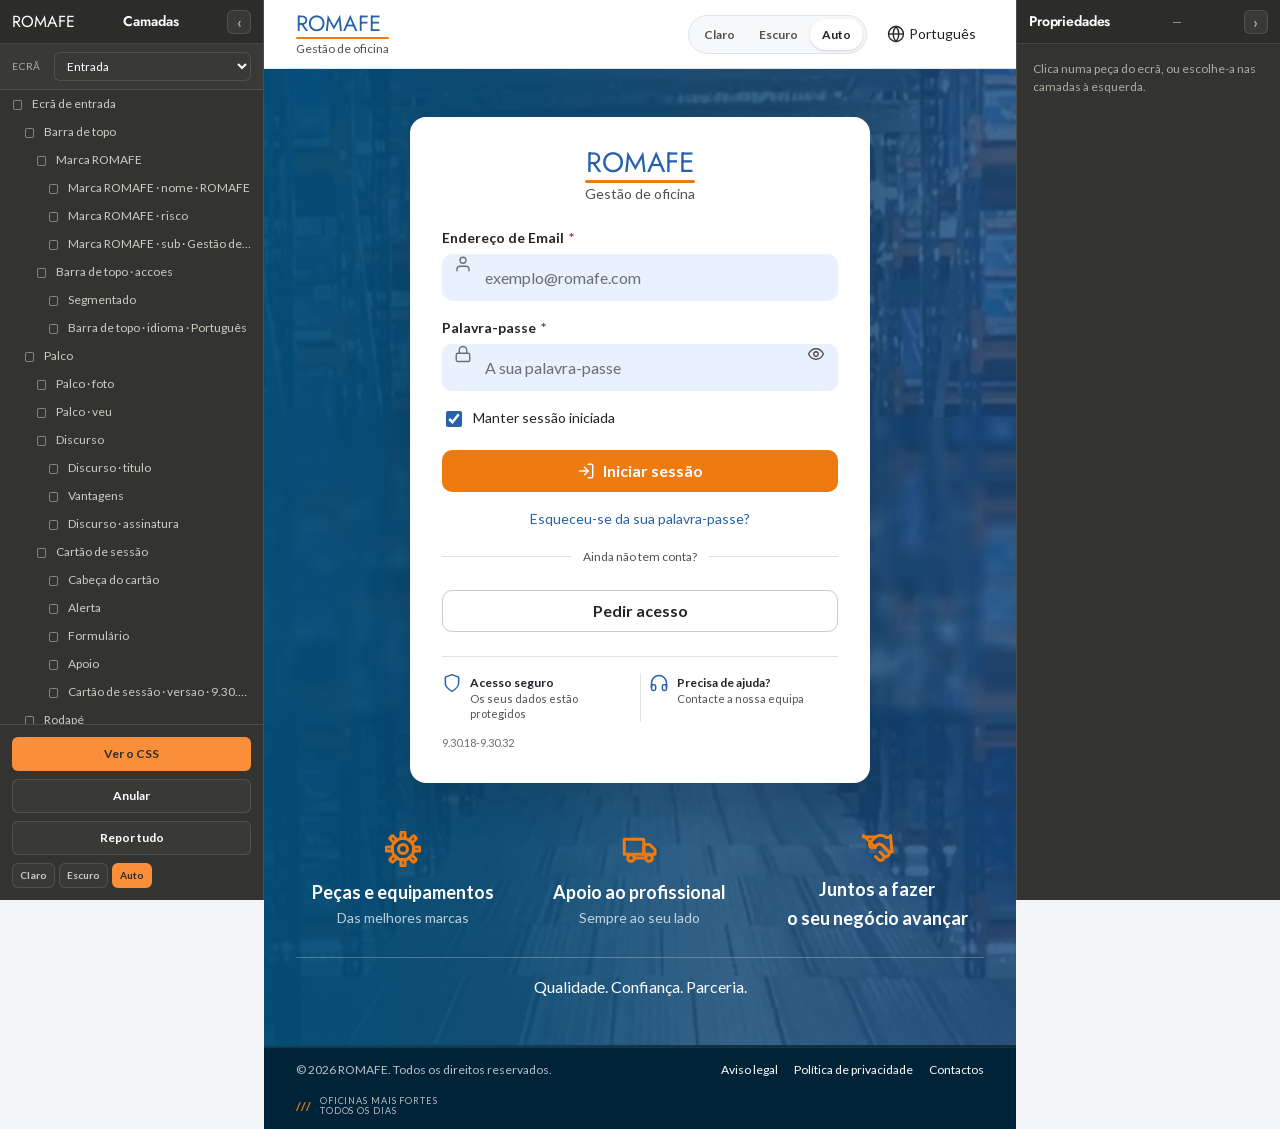
==== web/index.html @ db8f3afa "A conta deixa de gritar, e o rodapé do portal passa a faixa azul O nome sai das maiúsculas e fica em" ====
<!DOCTYPE html>
<html lang="pt">
<head>
<meta charset="utf-8">
<meta name="viewport" content="width=device-width, initial-scale=1">
<title>Entrar — ROMAFE Gestão de oficina</title>
<meta name="description" content="Ecrã de entrada da plataforma ROMAFE de gestão de oficina.">
<link rel="stylesheet" href="assets/css/tokens.css">
<link rel="stylesheet" href="assets/css/base.css">
<link rel="stylesheet" href="assets/css/entrada.css">
<link rel="stylesheet" href="assets/css/portal.css">
<link rel="stylesheet" href="assets/css/editor.css">
<script src="assets/js/tema.js"></script>
</head>
<body>

<a class="skip-link" href="#formulario">Saltar para o formulário</a>

<div class="ecra" data-ecra="entrada" data-nome="Entrada">
<div class="entrada">

  <header class="topo">
    <div class="lockup lockup--sm">
      <p class="lockup__nome">ROMAFE</p>
      <span class="lockup__risco" aria-hidden="true"></span>
      <p class="lockup__sub">Gestão de oficina</p>
    </div>

    <div class="topo__accoes">
      <div class="segmented" role="group" aria-label="Tema da interface">
        <button type="button" class="segmented__btn" data-tema="light" aria-pressed="false">Claro</button>
        <button type="button" class="segmented__btn" data-tema="dark" aria-pressed="false">Escuro</button>
        <button type="button" class="segmented__btn" data-tema="auto" aria-pressed="true">Auto</button>
      </div>
      <button type="button" class="topo__idioma" aria-label="Mudar idioma: Português">
        <svg viewBox="0 0 24 24" fill="none" stroke="currentColor" stroke-width="1.8" aria-hidden="true">
          <circle cx="12" cy="12" r="10"/><path d="M2 12h20"/><path d="M12 2a15 15 0 0 1 0 20a15 15 0 0 1 0-20Z"/>
        </svg>
        Português
      </button>
    </div>
  </header>

  <main class="palco">
    <div class="palco__foto" role="img" aria-label="Oficina ROMAFE"></div>
    <div class="palco__veu" aria-hidden="true"></div>

    <section class="discurso">
      <!-- A mensagem está pintada na parede da fotografia, por isso este
           título vem escondido. Sem fotografia, mostra-se pelo painel, em
           Peça → Visível, ou tira-se a classe. -->
      <h1 class="discurso__titulo esta-na-foto">Mais que peças<br>soluções que mantêm<br>o seu negócio a andar</h1>

      <ul class="vantagens">
        <li class="vantagem">
          <svg viewBox="0 0 24 24" fill="none" stroke="currentColor" stroke-width="2" stroke-linecap="round" stroke-linejoin="round" aria-hidden="true">
            <circle cx="12" cy="12" r="7.2"/><circle cx="12" cy="12" r="3"/>
            <rect x="10.6" y="0.6" width="2.8" height="4.4" rx="1"/>
            <rect x="10.6" y="0.6" width="2.8" height="4.4" rx="1" transform="rotate(45 12 12)"/>
            <rect x="10.6" y="0.6" width="2.8" height="4.4" rx="1" transform="rotate(90 12 12)"/>
            <rect x="10.6" y="0.6" width="2.8" height="4.4" rx="1" transform="rotate(135 12 12)"/>
            <rect x="10.6" y="0.6" width="2.8" height="4.4" rx="1" transform="rotate(180 12 12)"/>
            <rect x="10.6" y="0.6" width="2.8" height="4.4" rx="1" transform="rotate(225 12 12)"/>
            <rect x="10.6" y="0.6" width="2.8" height="4.4" rx="1" transform="rotate(270 12 12)"/>
            <rect x="10.6" y="0.6" width="2.8" height="4.4" rx="1" transform="rotate(315 12 12)"/>
          </svg>
          <div>
            <p class="vantagem__titulo">Peças e equipamentos</p>
            <p class="vantagem__sub">Das melhores marcas</p>
          </div>
        </li>
        <li class="vantagem">
          <svg viewBox="0 0 24 24" fill="none" stroke="currentColor" stroke-width="2" stroke-linecap="round" stroke-linejoin="round" aria-hidden="true">
            <path d="M1.5 5.5h13v10h-13Z"/><path d="M14.5 9h4l3.5 3.5v3h-7.5Z"/>
            <circle cx="6" cy="18" r="2.2"/><circle cx="18" cy="18" r="2.2"/><path d="M8.2 18h7.6"/>
          </svg>
          <div>
            <p class="vantagem__titulo">Apoio ao profissional</p>
            <p class="vantagem__sub">Sempre ao seu lado</p>
          </div>
        </li>
        <li class="vantagem">
          <svg viewBox="0 0 24 24" fill="none" stroke="currentColor" stroke-width="2" stroke-linecap="round" stroke-linejoin="round" aria-hidden="true">
            <path d="m11 17 2 2a1 1 0 1 0 3-3"/>
            <path d="m14 14 2.5 2.5a1 1 0 1 0 3-3l-3.88-3.88a3 3 0 0 0-4.24 0l-.88.88a1 1 0 1 1-3-3l2.81-2.81a5.79 5.79 0 0 1 7.06-.87l.47.28a2 2 0 0 0 1.42.25L21 4"/>
            <path d="m21 3 1 11h-2"/>
            <path d="m3 3 8 8"/>
            <path d="M3 4h8"/>
          </svg>
          <div>
            <p class="vantagem__titulo">Juntos a fazer<br>o seu negócio avançar</p>
          </div>
        </li>
      </ul>

      <p class="discurso__assinatura">Qualidade. Confiança. Parceria.</p>
    </section>

    <section class="cartao" aria-labelledby="titulo-entrada">
      <div class="cartao__cabeca">
        <span class="lockup lockup--centro">
          <span class="lockup__nome">ROMAFE</span>
          <span class="lockup__risco" aria-hidden="true"></span>
          <span class="lockup__sub" id="titulo-entrada">Gestão de oficina</span>
        </span>
      </div>

      <!-- 19 §3: uma mensagem só, e nenhum campo ganha borda vermelha -->
      <div class="alerta" id="alerta" role="alert" hidden>
        <svg viewBox="0 0 24 24" width="18" height="18" fill="none" stroke="currentColor" stroke-width="2" aria-hidden="true">
          <circle cx="12" cy="12" r="9"/><path d="M12 7v6"/><path d="M12 16.5v.5"/>
        </svg>
        <span>Email ou palavra-passe incorretos.</span>
      </div>

      <form class="formulario" id="formulario" novalidate>
        <div class="campo campo--icone">
          <label class="campo__label" for="email">Endereço de Email <span class="campo__req" aria-hidden="true">*</span></label>
          <svg class="campo__icone" viewBox="0 0 24 24" fill="none" stroke="currentColor" stroke-width="1.8" stroke-linecap="round" aria-hidden="true">
            <path d="M20 21v-2a4 4 0 0 0-4-4H8a4 4 0 0 0-4 4v2"/><circle cx="12" cy="7" r="4"/>
          </svg>
          <input class="input" id="email" name="email" type="email" required
                 autocomplete="username" placeholder="exemplo@romafe.com">
        </div>

        <div class="campo campo--icone">
          <label class="campo__label" for="palavra-passe">Palavra-passe <span class="campo__req" aria-hidden="true">*</span></label>
          <svg class="campo__icone" viewBox="0 0 24 24" fill="none" stroke="currentColor" stroke-width="1.8" stroke-linecap="round" aria-hidden="true">
            <rect x="3" y="11" width="18" height="11" rx="2"/><path d="M7 11V7a5 5 0 0 1 10 0v4"/>
          </svg>
          <input class="input" id="palavra-passe" name="password" type="password" required
                 autocomplete="current-password" data-com-botao placeholder="A sua palavra-passe">
          <!-- 19 §2.1: é um <button>, e o rótulo muda -->
          <button type="button" class="campo__acao" id="ver-palavra-passe" aria-label="Mostrar palavra-passe" aria-pressed="false">
            <svg viewBox="0 0 24 24" fill="none" stroke="currentColor" stroke-width="1.8" stroke-linecap="round" stroke-linejoin="round" aria-hidden="true">
              <path d="M2 12s3.6-7 10-7 10 7 10 7-3.6 7-10 7-10-7-10-7Z"/><circle cx="12" cy="12" r="3"/>
            </svg>
          </button>
        </div>

        <!-- Como na maqueta: ligada e sem dica.
             O 19 §5 pede o contrário — desligada, com "Não usar em computadores
             partilhados" — porque o computador do armazém é partilhado. -->
        <div class="opcao">
          <input type="checkbox" id="manter" name="manter" checked>
          <label class="opcao__texto" for="manter">Manter sessão iniciada</label>
        </div>

        <div class="formulario__accoes">
          <button type="submit" class="btn btn--acao btn--bloco" id="entrar">
            <svg class="btn__icone" viewBox="0 0 24 24" fill="none" stroke="currentColor" stroke-width="2" stroke-linecap="round" stroke-linejoin="round" aria-hidden="true">
              <path d="M15 3h4a2 2 0 0 1 2 2v14a2 2 0 0 1-2 2h-4"/><path d="M10 17l5-5-5-5"/><path d="M15 12H3"/>
            </svg>
            <span class="btn__rotulo">Iniciar sessão</span>
          </button>

          <!-- 19 §1: a ligação de recuperação é a última coisa do formulário -->
          <a class="ligacao-recuperar" href="#">Esqueceu-se da sua palavra-passe?</a>

          <p class="separador">Ainda não tem conta?</p>

          <button type="button" class="btn btn--ghost btn--bloco">Pedir acesso</button>
        </div>
      </form>

      <div class="apoio">
        <div class="apoio__item">
          <svg viewBox="0 0 24 24" fill="none" stroke="currentColor" stroke-width="1.8" stroke-linejoin="round" aria-hidden="true">
            <path d="M12 22s8-4 8-10V5l-8-3-8 3v7c0 6 8 10 8 10Z"/>
          </svg>
          <div>
            <p class="apoio__titulo">Acesso seguro</p>
            <p class="apoio__sub">Os seus dados estão protegidos</p>
          </div>
        </div>
        <div class="apoio__risco" aria-hidden="true"></div>
        <div class="apoio__item">
          <svg viewBox="0 0 24 24" fill="none" stroke="currentColor" stroke-width="1.8" stroke-linejoin="round" aria-hidden="true">
            <path d="M3 18v-6a9 9 0 0 1 18 0v6"/>
            <path d="M21 19a2 2 0 0 1-2 2h-1a2 2 0 0 1-2-2v-3a2 2 0 0 1 2-2h3Z"/>
            <path d="M3 19a2 2 0 0 0 2 2h1a2 2 0 0 0 2-2v-3a2 2 0 0 0-2-2H3Z"/>
          </svg>
          <div>
            <p class="apoio__titulo">Precisa de ajuda?</p>
            <p class="apoio__sub">Contacte a nossa equipa</p>
          </div>
        </div>
      </div>

      <p class="cartao__versao">9.30.18-9.30.32</p>
    </section>
  </main>

  <footer class="rodape">
    <p style="margin:0">© 2026 ROMAFE. Todos os direitos reservados.</p>
    <ul class="rodape__ligacoes">
      <li><a href="#">Aviso legal</a></li>
      <li><a href="#">Política de privacidade</a></li>
      <li><a href="#">Contactos</a></li>
    </ul>
    <p class="rodape__selo" style="margin:0">
      <span class="rodape__barras" aria-hidden="true">///</span>
      <span class="rodape__lema">Oficinas mais fortes<br>todos os dias</span>
    </p>
  </footer>

</div>
</div>

<div class="ecra" data-ecra="portal" data-nome="Início do portal" hidden>
<div class="portal">

  <header class="portal__topo">
    <div class="portal__marca">
      <svg class="portal__sinal" viewBox="0 0 64 32" aria-hidden="true">
        <circle cx="16" cy="16" r="13" fill="none" stroke="var(--c-marca-fundo)" stroke-width="6"/>
        <circle cx="38" cy="16" r="13" fill="none" stroke="var(--c-acao)" stroke-width="6"/>
        <circle cx="38" cy="16" r="4" fill="var(--c-acao)"/>
      </svg>
      <p class="portal__nome">REPAIR</p>
      <span class="portal__risco" aria-hidden="true"></span>
      <span class="lockup lockup--mini">
        <span class="lockup__sobre">by</span>
        <span class="lockup__nome">ROMAFE</span>
        <span class="lockup__sub">Peças para um mundo em movimento</span>
      </span>
    </div>

    <div class="procura">
      <svg class="procura__lupa" viewBox="0 0 24 24" fill="none" stroke="currentColor" stroke-width="2" stroke-linecap="round" aria-hidden="true"><circle cx="11" cy="11" r="7"/><path d="m20 20-4.2-4.2"/></svg>
      <input class="procura__campo" type="search" placeholder="Pesquisar por referência, marca, modelo, etc." aria-label="Pesquisar">
      <kbd class="procura__atalho">Ctrl + K</kbd>
    </div>

    <div class="portal__accoes">
      <button type="button" class="portal__icone" aria-label="Mensagens">
        <svg viewBox="0 0 24 24" fill="none" stroke="currentColor" stroke-width="1.8" stroke-linejoin="round" aria-hidden="true"><rect x="2.5" y="5" width="19" height="14" rx="2"/><path d="m3 6 9 6 9-6"/></svg>
        <span class="portal__ponto" aria-label="Novas mensagens"></span>
      </button>
      <button type="button" class="portal__icone" aria-label="Carrinho, 3 artigos">
        <svg viewBox="0 0 24 24" fill="none" stroke="currentColor" stroke-width="1.8" stroke-linecap="round" stroke-linejoin="round" aria-hidden="true"><path d="M3 4h2l2.2 10.2a2 2 0 0 0 2 1.6h7.6a2 2 0 0 0 2-1.6L20 7H6"/><circle cx="10" cy="20" r="1.4"/><circle cx="17" cy="20" r="1.4"/></svg>
        <span class="portal__selo">3</span>
      </button>
      <button type="button" class="portal__icone" aria-label="Definições">
        <svg viewBox="0 0 24 24" fill="none" stroke="currentColor" stroke-width="1.8" aria-hidden="true"><circle cx="12" cy="12" r="7"/><circle cx="12" cy="12" r="3"/></svg>
      </button>
      <button type="button" class="portal__icone" aria-label="Ajuda">
        <svg viewBox="0 0 24 24" fill="none" stroke="currentColor" stroke-width="1.8" stroke-linecap="round" aria-hidden="true"><circle cx="12" cy="12" r="9"/><path d="M9.6 9.4a2.6 2.6 0 1 1 3.4 2.5c-.7.3-1 .8-1 1.6v.3"/><path d="M12 17.4h.01"/></svg>
      </button>
      <button type="button" class="conta">
        <span class="conta__inicial" aria-hidden="true">FF</span>
        <span class="conta__texto">
          <span class="conta__nome">Fernando F. Franca</span>
          <span class="conta__local">Porto · 1 conta</span>
        </span>
        <svg viewBox="0 0 24 24" fill="none" stroke="currentColor" stroke-width="2" stroke-linecap="round" aria-hidden="true"><path d="m6 9 6 6 6-6"/></svg>
      </button>
    </div>
  </header>

  <nav class="portal__abas" aria-label="Secções">
    <button type="button" class="aba">
      <svg viewBox="0 0 24 24" fill="none" stroke="currentColor" stroke-width="1.8" stroke-linejoin="round" aria-hidden="true"><path d="m3 11 9-7 9 7"/><path d="M5.5 9.5V20h13V9.5"/></svg>
      Início
    </button>
    <button type="button" class="aba" aria-current="true">
      <svg viewBox="0 0 24 24" fill="none" stroke="currentColor" stroke-width="1.8" stroke-linejoin="round" aria-hidden="true"><path d="m12 3 8 4.5v9L12 21l-8-4.5v-9Z"/><path d="m12 12 8-4.5M12 12v9M12 12 4 7.5"/></svg>
      Catálogo
    </button>
    <button type="button" class="aba">
      <svg viewBox="0 0 24 24" fill="none" stroke="currentColor" stroke-width="1.8" stroke-linejoin="round" aria-hidden="true"><path d="M6 3h9l4 4v14H6Z"/><path d="M9 12h7M9 16h7"/></svg>
      Pedidos
    </button>
    <button type="button" class="aba">
      <svg viewBox="0 0 24 24" fill="none" stroke="currentColor" stroke-width="1.8" stroke-linejoin="round" aria-hidden="true"><path d="M1.5 6.5h13v9h-13Z"/><path d="M14.5 9.5h4l3.5 3.5v2.5h-7.5Z"/><circle cx="6" cy="18" r="2"/><circle cx="18" cy="18" r="2"/></svg>
      Guias de remessa
    </button>
    <button type="button" class="aba">
      <svg viewBox="0 0 24 24" fill="none" stroke="currentColor" stroke-width="1.8" stroke-linejoin="round" aria-hidden="true"><path d="M6 3h12v18l-3-2-3 2-3-2-3 2Z"/><path d="M9 8h6M9 12h6"/></svg>
      Faturas
    </button>
    <button type="button" class="aba">
      <svg viewBox="0 0 24 24" fill="none" stroke="currentColor" stroke-width="1.8" stroke-linecap="round" stroke-linejoin="round" aria-hidden="true"><path d="M3 7v5h5"/><path d="M3.5 12a8.5 8.5 0 1 0 2.2-5.7L3 9"/></svg>
      Devoluções
    </button>
    <button type="button" class="aba">
      <svg viewBox="0 0 24 24" fill="none" stroke="currentColor" stroke-width="1.8" stroke-linecap="round" stroke-linejoin="round" aria-hidden="true"><path d="m14 4 6 6-8.5 8.5a3 3 0 0 1-4.2 0l-1.8-1.8a3 3 0 0 1 0-4.2Z"/><path d="m12 6 6 6"/></svg>
      Informações técnicas
    </button>
    <button type="button" class="aba">
      <svg viewBox="0 0 24 24" fill="none" stroke="currentColor" stroke-width="1.8" stroke-linejoin="round" aria-hidden="true"><path d="m12 3.5 2.6 5.5 6 .8-4.4 4.2 1.1 6-5.3-2.9-5.3 2.9 1.1-6L3.4 9.8l6-.8Z"/></svg>
      Minha lista
    </button>

    <p class="portal__lema">
      <svg class="portal__swoosh" viewBox="0 0 32 12" aria-hidden="true"><path d="M1 9c6-7 16-8 30-6" fill="none" stroke="var(--c-acao)" stroke-width="4" stroke-linecap="round"/></svg>
      Juntos fazemos a diferença
    </p>
  </nav>

  <main class="paineis">

    <section class="painel">
      <div class="painel__cabeca">
        <span class="painel__marca" aria-hidden="true">
          <svg viewBox="0 0 24 24" fill="none" stroke="currentColor" stroke-width="1.8" stroke-linejoin="round"><path d="M3 13h18l-2-5H5Z"/><circle cx="7" cy="17" r="2"/><circle cx="17" cy="17" r="2"/></svg>
        </span>
        <div>
          <h2 class="painel__titulo">Identificar veículo</h2>
          <p class="painel__sub">Introduza os dados do veículo para uma pesquisa mais precisa.</p>
        </div>
      </div>
      <div class="painel__corpo">
        <div class="campo">
          <label class="campo__label" for="matricula">Matrícula <span class="campo__contador">(0 / 500)</span></label>
          <div class="campo__caixa">
            <span class="campo__chip campo__chip--pais" aria-hidden="true">P</span>
            <input class="input" id="matricula" placeholder="Introduza a matrícula">
          </div>
        </div>
        <div class="campo">
          <label class="campo__label" for="chassi">N.º de chassi</label>
          <input class="input" id="chassi" placeholder="Introduza o n.º de chassi">
        </div>
        <div class="campo">
          <label class="campo__label" for="descricao">Descrição</label>
          <input class="input" id="descricao" placeholder="Introduza a descrição">
        </div>
        <div class="campo">
          <label class="campo__label" for="motor">Motor</label>
          <input class="input" id="motor" placeholder="Introduza o motor">
        </div>
      </div>
      <div class="painel__pe">
        <button type="button" class="btn btn--ghost btn--icone" aria-label="Filtros">
          <svg class="btn__icone" viewBox="0 0 24 24" fill="none" stroke="currentColor" stroke-width="1.8" stroke-linecap="round" aria-hidden="true"><path d="M4 7h16M4 12h16M4 17h16"/><circle cx="9" cy="7" r="2" fill="currentColor" stroke="none"/><circle cx="15" cy="12" r="2" fill="currentColor" stroke="none"/><circle cx="8" cy="17" r="2" fill="currentColor" stroke="none"/></svg>
        </button>
        <button type="button" class="btn btn--acao">
          <svg class="btn__icone" viewBox="0 0 24 24" fill="none" stroke="currentColor" stroke-width="2" stroke-linecap="round" aria-hidden="true"><circle cx="11" cy="11" r="7"/><path d="m20 20-4.2-4.2"/></svg>
          Pesquisar
        </button>
      </div>
    </section>

    <section class="painel">
      <div class="painel__cabeca">
        <span class="painel__marca" aria-hidden="true">
          <svg viewBox="0 0 24 24" fill="none" stroke="currentColor" stroke-width="1.8" stroke-linejoin="round"><path d="M4 12h16l-2-6H6Z"/><circle cx="8" cy="16" r="2"/><circle cx="16" cy="16" r="2"/></svg>
        </span>
        <div>
          <h2 class="painel__titulo">Selecionar veículo</h2>
          <p class="painel__sub">Navegue pelas características do veículo.</p>
        </div>
      </div>
      <div class="painel__corpo">
        <div class="campo">
          <label class="campo__label" for="tipo">Tipo de veículo</label>
          <div class="campo__caixa">
            <span class="campo__chip" aria-hidden="true">
              <svg viewBox="0 0 24 24" fill="none" stroke="currentColor" stroke-width="1.8" stroke-linejoin="round"><path d="M4 12h16l-2-5H6Z"/><circle cx="8" cy="16" r="1.6"/><circle cx="16" cy="16" r="1.6"/></svg>
            </span>
            <select class="input" id="tipo"><option>Automóvel ligeiro</option></select>
          </div>
        </div>
        <div class="campo">
          <label class="campo__label" for="marca">Marca</label>
          <div class="campo__caixa">
            <span class="campo__chip" aria-hidden="true">
              <svg viewBox="0 0 24 24" fill="none" stroke="currentColor" stroke-width="1.8" stroke-linejoin="round"><path d="M3 12.5 11 4h9v9l-8.5 8.5Z"/><circle cx="16" cy="8" r="1.4"/></svg>
            </span>
            <select class="input" id="marca"><option>Selecione marca</option></select>
          </div>
        </div>
        <div class="campo">
          <label class="campo__label" for="modelo">Modelo</label>
          <div class="campo__caixa">
            <span class="campo__chip" aria-hidden="true">
              <svg viewBox="0 0 24 24" fill="none" stroke="currentColor" stroke-width="1.8" stroke-linejoin="round"><path d="m12 3 9 4.5-9 4.5-9-4.5Z"/><path d="m3 12 9 4.5 9-4.5"/></svg>
            </span>
            <select class="input" id="modelo" disabled><option>Selecione modelo</option></select>
          </div>
        </div>
        <div class="campo">
          <label class="campo__label" for="veiculo">Veículo</label>
          <div class="campo__caixa">
            <span class="campo__chip" aria-hidden="true">
              <svg viewBox="0 0 24 24" fill="none" stroke="currentColor" stroke-width="1.8" stroke-linejoin="round"><path d="M4 12h16l-2-5H6Z"/><circle cx="8" cy="16" r="1.6"/><circle cx="16" cy="16" r="1.6"/></svg>
            </span>
            <select class="input" id="veiculo" disabled><option>Selecione veículo</option></select>
          </div>
        </div>
      </div>
      <div class="painel__pe">
        <button type="button" class="btn btn--ghost">
          <svg class="btn__icone" viewBox="0 0 24 24" fill="none" stroke="currentColor" stroke-width="1.8" stroke-linecap="round" aria-hidden="true"><path d="M4 7h16M4 12h16M4 17h16"/></svg>
          Pesq. avançada
        </button>
        <button type="button" class="btn btn--acao">
          <svg class="btn__icone" viewBox="0 0 24 24" fill="none" stroke="currentColor" stroke-width="2" stroke-linecap="round" stroke-linejoin="round" aria-hidden="true"><circle cx="12" cy="12" r="9"/><path d="m8.5 12 2.5 2.5 4.5-4.5"/></svg>
          Selecionar
        </button>
      </div>
    </section>

    <section class="painel">
      <div class="painel__cabeca painel__cabeca--acao">
        <span class="painel__marca" aria-hidden="true">
          <svg viewBox="0 0 24 24" fill="none" stroke="currentColor" stroke-width="1.8" stroke-linecap="round"><circle cx="11" cy="11" r="7"/><path d="m20 20-4.2-4.2"/></svg>
        </span>
        <div>
          <h2 class="painel__titulo">Pesquisar referências</h2>
          <p class="painel__sub">Pesquise por referência da peça, aplicável a várias marcas.</p>
        </div>
      </div>
      <div class="painel__corpo">
        <div class="campo">
          <label class="campo__label" for="referencia">Referência</label>
          <div class="campo__caixa">
            <span class="campo__chip" aria-hidden="true">
              <svg viewBox="0 0 24 24" fill="none" stroke="currentColor" stroke-width="1.8" stroke-linecap="round"><path d="M5 5v14M9 5v14M13 5v14M17 5v14M20 5v14"/></svg>
            </span>
            <input class="input" id="referencia" placeholder="Introduza a referência">
          </div>
        </div>
        <div class="opcoes">
          <div class="opcao"><input type="radio" name="origem" id="iam"><label class="opcao__texto" for="iam">IAM</label></div>
          <div class="opcao"><input type="radio" name="origem" id="oe"><label class="opcao__texto" for="oe">OE</label></div>
          <div class="opcao"><input type="radio" name="origem" id="todas" checked><label class="opcao__texto" for="todas">Todas</label></div>
        </div>
        <div class="opcoes">
          <div class="opcao"><input type="checkbox" id="equivalencias" checked><label class="opcao__texto" for="equivalencias">Incluir equivalências</label></div>
          <div class="opcao"><input type="checkbox" id="parcial"><label class="opcao__texto" for="parcial">Pesquisa parcial</label></div>
        </div>
      </div>
      <div class="painel__pe">
        <button type="button" class="btn btn--ghost">
          <svg class="btn__icone" viewBox="0 0 24 24" fill="none" stroke="currentColor" stroke-width="1.8" stroke-linecap="round" aria-hidden="true"><path d="M4 7h16M4 12h16M4 17h16"/></svg>
          Pesq. avançada
        </button>
        <button type="button" class="btn btn--acao">
          <svg class="btn__icone" viewBox="0 0 24 24" fill="none" stroke="currentColor" stroke-width="2" stroke-linecap="round" aria-hidden="true"><circle cx="11" cy="11" r="7"/><path d="m20 20-4.2-4.2"/></svg>
          Pesquisar
        </button>
      </div>
    </section>

  </main>

  <aside class="dica" role="note">
    <span class="dica__marca" aria-hidden="true">
      <svg viewBox="0 0 24 24" fill="none" stroke="currentColor" stroke-width="1.8" stroke-linecap="round" stroke-linejoin="round"><path d="M9 18h6"/><path d="M10 21h4"/><path d="M12 3a6 6 0 0 1 3.6 10.8c-.5.4-.8 1-.8 1.7H9.2c0-.7-.3-1.3-.8-1.7A6 6 0 0 1 12 3Z"/></svg>
    </span>
    <div>
      <p class="dica__titulo">Dica</p>
      <p class="dica__texto">Quanto mais informação introduzir, mais precisos serão os resultados da pesquisa.</p>
    </div>
    <button type="button" class="dica__fechar" aria-label="Fechar a dica">×</button>
  </aside>

  <footer class="portal__rodape">
    <p class="fornecedor">
      <span class="fornecedor__barras" aria-hidden="true">///</span>
      <span class="fornecedor__texto">
        <span class="fornecedor__nome">infopro<strong>digital</strong></span>
        <span class="fornecedor__sub">Automotive</span>
      </span>
    </p>

    <ul class="portal__ligacoes">
      <li>2026 © Isi Condal S.L.</li>
      <li>v9.30.18-9.30.32</li>
      <li><a href="#">Aviso legal e política de cookies</a></li>
      <li><a href="#">IPDA Legal</a></li>
    </ul>

    <button type="button" class="portal__topo-acima" aria-label="Voltar ao topo">
      <svg viewBox="0 0 24 24" fill="none" stroke="currentColor" stroke-width="2" stroke-linecap="round" stroke-linejoin="round" aria-hidden="true"><path d="M12 19V5"/><path d="m6 11 6-6 6 6"/></svg>
    </button>
  </footer>
</div>
</div>

<script src="assets/js/entrada.js"></script>
<script src="assets/js/editor.js"></script>
</body>
</html>
---- web/assets/css/tokens.css ----
/* =========================================================
   ROMAFE — tokens
   Copiados sem alterar de https://romafe-work.github.io/UIUX/
   (assets/css/style.css). Este ficheiro é a única fonte da verdade:
   nada no produto escreve uma cor, um tamanho ou uma folga à mão.
   ========================================================= */

/* Fontes da marca — as mesmas três do produto, ver 04 §1 do manual.
   Motor na marca, Jost nos títulos, Lato no corpo. */
@font-face { font-family:'Motor'; font-style:normal; font-weight:400 700; font-display:swap;
  src:url('../fonts/motor-latin.woff2') format('woff2'); }
@font-face { font-family:'Lato'; font-style:normal; font-weight:400; font-display:swap;
  src:url('../fonts/lato-400-latin.woff2') format('woff2'); }
@font-face { font-family:'Lato'; font-style:italic; font-weight:400; font-display:swap;
  src:url('../fonts/lato-400i-latin.woff2') format('woff2'); }
@font-face { font-family:'Lato'; font-style:normal; font-weight:700; font-display:swap;
  src:url('../fonts/lato-700-latin.woff2') format('woff2'); }
@font-face { font-family:'Lato'; font-style:italic; font-weight:700; font-display:swap;
  src:url('../fonts/lato-700i-latin.woff2') format('woff2'); }
@font-face { font-family:'Jost'; font-style:normal; font-weight:400 700; font-display:swap;
  src:url('../fonts/jost-latin.woff2') format('woff2'); }
@font-face { font-family:'Jost'; font-style:normal; font-weight:400 700; font-display:swap;
  src:url('../fonts/jost-latin-ext.woff2') format('woff2');
  unicode-range:U+0100-02BA,U+02BD-02C5,U+02C7-02CC,U+02CE-02D7,U+02DD-02FF,U+1E00-1E9F,U+1EF2-1EFF,U+2020,U+20A0-20AB,U+20AD-20C0,U+2113,U+2C60-2C7F,U+A720-A7FF; }


/* ---------- 1) TOKENS (design tokens) ---------- */
:root {
  /* cor — superfícies */
  --c-fundo:        #f4f5f7;
  --c-superficie:   #ffffff;
  --c-superficie-2: #f7f8fa;
  --c-superficie-3: #eceff3;
  --c-borda:        #dfe2e7;
  --c-borda-forte:  #c8ccd3;

  /* cor — texto (02 §3) */
  --c-texto:        #222428;
  --c-texto-2:      #52514e;
  --c-texto-3:      #6b6e74;

  /* cor — marca e estados */
  --c-marca:        #2762a8;   /* o azul da palavra ROMAFE */
  --c-marca-forte:  #1f5089;
  --c-marca-suave:  #e0eaf0;
  --c-acao:         #ef7b10;   /* 02 §1: o laranja de referência. Não muda com o tema */
  --c-acao-premido: #d86c01;   /* 02 §1.2: estado premido do primário */
  --c-acao-traco:   #ba5c00;   /* 02 §1.2: traço e preenchimento sobre fundo claro */
  --c-acao-marcador:#ef7b10;   /* 02 §6: marcador do item ativo */
  --c-ok:           #2e6b25;
  --c-ok-suave:     #e7efe6;
  --c-aviso:        #876c0d;
  --c-aviso-suave:  #fdf5d5;
  --c-erro:         #ac2e25;
  --c-erro-suave:   #f9e7e6;

  /* tipografia */
  --f-base: 'Lato', ui-sans-serif, system-ui, -apple-system, "Segoe UI", Roboto, Arial, sans-serif;
  --f-titulo: 'Jost', 'Lato', ui-sans-serif, system-ui, sans-serif;
  --f-marca: 'Motor', 'Jost', sans-serif;
  --f-mono: ui-monospace, SFMono-Regular, "JetBrains Mono", Consolas, monospace;
  --t-xs: .75rem; --t-sm: .875rem; --t-md: 1rem;
  --t-lg: 1.125rem; --t-xl: 1.375rem; --t-2xl: 1.75rem; --t-3xl: 2.25rem;

  /* espaçamento — escala 4pt */
  --e-1: 4px;  --e-2: 8px;  --e-3: 12px; --e-4: 16px;
  --e-5: 24px; --e-6: 32px; --e-7: 48px; --e-8: 64px;

  /* raio, sombra, transição */
  --r-sm: 6px; --r-md: 10px; --r-lg: 16px; --r-full: 999px;
  --s-1: 0 1px 2px rgba(16,24,40,.06), 0 1px 3px rgba(16,24,40,.10);
  --s-2: 0 4px 12px rgba(16,24,40,.10);
  --s-3: 0 16px 40px rgba(16,24,40,.16);
  --tr: 160ms cubic-bezier(.2,.8,.3,1);

  --largura-max: 900px;
  --painel-w: 310px;

  /* Altura do que fica colado ao topo. O app.js mede-as no arranque e a cada
     mudança de tamanho; estes valores são só o ponto de partida. Tudo o que
     salta para uma âncora desconta as duas, senão o destino aterra por baixo
     do cabeçalho e a primeira linha fica cortada. */
  --h-topo: 70px;
  --h-cabecalho: 96px;
  --folga-ancora: calc(var(--h-topo) + var(--h-cabecalho) + 16px);
}

[data-theme="dark"] {
  --c-fundo:        #2c2c2a;
  --c-superficie:   #333331;
  --c-superficie-2: #393937;
  --c-superficie-3: #40403e;
  --c-borda:        rgba(255,255,255,.12);
  --c-borda-forte:  rgba(255,255,255,.24);

  --c-texto:        #ffffff;
  --c-texto-2:      #cdccc1;
  --c-texto-3:      #adaca1;

  --c-marca:        #a8caee;
  --c-marca-forte:  #deebfb;
  --c-marca-suave:  #414548;
  --c-acao-traco:   #fb8f39;
  --c-acao-marcador:#fb8f39;
  --c-ok:           #8fbc89;
  --c-ok-suave:     #373e34;
  --c-aviso:        #f5c518;
  --c-aviso-suave:  #4a452e;
  --c-erro:         #f49791;
  --c-erro-suave:   #473835;

  --s-1: 0 1px 2px rgba(0,0,0,.4);
  --s-2: 0 4px 14px rgba(0,0,0,.45);
  --s-3: 0 18px 44px rgba(0,0,0,.55);
}


/* ---------- ACRESCENTOS DA ENTRADA ----------
   Nenhuma cor nova (02 §11.2). Cada valor daqui está no capítulo 02,
   e os dois azuis estão separados como o §11.4 obriga: um é fundo e não
   muda com o tema, o outro é tinta e muda. */
:root {
  --c-marca-fundo:    #2762a8;                 /* o mesmo azul, onde ele é fundo e não tinta */
  --c-entrada-fundo:  #012338;                 /* 02 §1.1 superfície invertida */
  --c-entrada-veu:    rgba(0, 83, 126, .78);   /* 02 §1.1: as transparências do azul */
  --c-entrada-tinta:  #ffffff;
  --c-entrada-tinta-2: rgba(255, 255, 255, .72); /* 02 §6: o branco a 72% do menu */
  /* Estes dois vêm das capturas do ecrã de entrada da Gestão de frota, que
     é o produto a copiar. Não estão no capítulo 02 — ver LEIA-ME. */
  --c-logotipo:       #2762a8;                 /* o azul do nome, nos dois temas */
  --c-campo-fundo:    #e9f0fe;                 /* o azul lavado dos campos */
  --c-marca-fundo-2:  #2d7ac6;                 /* fim do degradé das cabeças dos painéis */
  --c-portal-fundo:   #edf4fa;                 /* o fundo do portal */
  --c-acao-suave:     #fee1ce;                 /* 02 §1.2: fundo suave do laranja */
  --a-campo:          44px;                    /* 19 §2: 44 e não 42 */
  --l-cartao:         460px;                   /* a maqueta. O 19 §1 pede 400 */
}

/* 02 §11.4: sobre fundo escuro o azul da marca dá 1.53:1. O azul que é
   tinta muda; o que é fundo fica onde está. */
[data-theme="dark"] { --c-campo-fundo: #3d434f; }

/* O site trata "auto" como claro, porque não tem regra de sistema.
   Aqui auto segue o sistema — é a única diferença de comportamento. */
@media (prefers-color-scheme: dark) {
  :root:not([data-theme="light"]) {
    --c-fundo:        #2c2c2a;
    --c-superficie:   #333331;
    --c-superficie-2: #393937;
    --c-superficie-3: #40403e;
    --c-borda:        rgba(255,255,255,.12);
    --c-borda-forte:  rgba(255,255,255,.24);

    --c-texto:        #ffffff;
    --c-texto-2:      #cdccc1;
    --c-texto-3:      #adaca1;

    --c-marca:        #a8caee;
    --c-marca-forte:  #deebfb;
    --c-marca-suave:  #414548;
    --c-acao-traco:   #fb8f39;
    --c-acao-marcador:#fb8f39;
    --c-ok:           #8fbc89;
    --c-ok-suave:     #373e34;
    --c-aviso:        #f5c518;
    --c-aviso-suave:  #4a452e;
    --c-erro:         #f49791;
    --c-erro-suave:   #473835;

    --s-1: 0 1px 2px rgba(0,0,0,.4);
    --s-2: 0 4px 14px rgba(0,0,0,.45);
    --s-3: 0 18px 44px rgba(0,0,0,.55);

    --c-campo-fundo:  #3d434f;
  }
}
---- web/assets/css/base.css ----
/* =========================================================
   ROMAFE — base e componentes
   As regras vêm do site do manual (assets/css/style.css).
   O que é novo para o ecrã de entrada está marcado com "+ entrada".
   ========================================================= */

/* ---------- base ---------- */
*, *::before, *::after { box-sizing: border-box; }
body {
  margin: 0;
  font-family: var(--f-base);
  font-size: var(--t-md);
  line-height: 1.6;
  color: var(--c-texto);
  background: var(--c-fundo);
  -webkit-font-smoothing: antialiased;
}
h1, h2, h3, h4 {
  font-family: var(--f-titulo);
  line-height: 1.25; margin: 0 0 var(--e-3);
  font-weight: 600; letter-spacing: -.01em;
}
p { margin: 0 0 var(--e-3); }
a { color: var(--c-marca); }
code, kbd, pre { font-family: var(--f-mono); font-size: .875em; }
:focus-visible { outline: 3px solid var(--c-marca); outline-offset: 2px; border-radius: var(--r-sm); }

.skip-link {
  position: absolute; left: var(--e-3); top: -60px; z-index: 100;
  background: var(--c-marca); color: #fff; padding: var(--e-2) var(--e-4);
  border-radius: var(--r-sm); text-decoration: none; transition: top var(--tr);
}
.skip-link:focus { top: var(--e-3); }

.marca { font-family: var(--f-marca); font-weight: 400; letter-spacing: 0; }

/* ---------- botão ---------- */
.btn {
  display: inline-flex; align-items: center; justify-content: center; gap: var(--e-2);
  font: inherit; font-weight: 600; line-height: 1;
  padding: 11px var(--e-4); min-height: 42px;
  border: 1px solid transparent; border-radius: var(--r-md);
  background: var(--c-superficie-2); color: var(--c-texto);
  cursor: pointer; transition: background var(--tr), transform var(--tr), border-color var(--tr);
}
.btn:hover { background: var(--c-borda); }
.btn:active { transform: translateY(1px); }
.btn:disabled { opacity: .5; cursor: not-allowed; transform: none; }
.btn--primario { background: var(--c-marca); color: #fff; }
[data-theme="dark"] .btn--primario { color: #2c2c2a; }
.btn--primario:hover { background: var(--c-marca-forte); }
.btn--ghost { background: transparent; border-color: var(--c-borda-forte); }
.btn--ghost:hover { background: var(--c-superficie-2); }
.btn--perigo { background: var(--c-erro); color: #fff; }
[data-theme="dark"] .btn--perigo { color: #473835; }
.btn--sm { min-height: 34px; padding: 7px var(--e-3); font-size: var(--t-sm); }
.btn--bloco { width: 100%; }

/* + entrada — a ação da marca é laranja (09 §2.1). O site só tinha o azul
   porque a sua única ação é abrir capítulos, e essa não é a ação de ninguém. */
.btn--acao {
  background: var(--c-acao); color: #fff;
  font-weight: 700;                    /* 02 §1: o peso paga o contraste do laranja */
}
.btn--acao:hover { background: var(--c-acao-premido); }
/* 02 §3: o texto sobre laranja é branco, e não muda com o tema. */

.btn__icone { width: 18px; height: 18px; flex: none; }

/* ---------- campo ---------- */
.campo { display: block; }
.campo__label { display: block; font-size: var(--t-sm); font-weight: 600; margin-bottom: var(--e-1); }
.campo__ajuda { display: block; font-size: var(--t-xs); color: var(--c-texto-2); margin-top: var(--e-1); }
.campo__erro { display: block; font-size: var(--t-xs); color: var(--c-erro); margin-top: var(--e-1); font-weight: 600; }
.campo__req { color: var(--c-erro); font-weight: 700; margin-left: 2px; }

select.input { accent-color: var(--c-marca-fundo); }
.input, select.input, textarea.input {
  width: 100%; font: inherit; color: var(--c-texto);
  padding: 10px var(--e-3); min-height: 42px;
  background: var(--c-superficie); border: 1px solid var(--c-borda-forte); border-radius: var(--r-md);
  transition: border-color var(--tr), box-shadow var(--tr);
}
.input::placeholder { color: var(--c-texto-3); }
.input:focus { border-color: var(--c-marca); box-shadow: 0 0 0 3px var(--c-marca-suave); outline: none; }
.input[aria-invalid="true"] { border-color: var(--c-erro); }
.input:disabled { background: var(--c-superficie-3); color: var(--c-texto-3); cursor: not-allowed; }

/* + entrada — campo com ícone à esquerda e botão à direita, 44px (19 §2) */
.campo--icone { position: relative; }
.campo--icone .input { min-height: var(--a-campo); padding-left: 42px; }
.campo--icone .input[data-com-botao] { padding-right: 44px; }
.campo__icone {
  position: absolute; left: var(--e-3); top: 50%; transform: translateY(-50%);
  width: 18px; height: 18px; color: var(--c-texto-3); pointer-events: none;
}
.campo__acao {
  position: absolute; right: 6px; top: 50%; transform: translateY(-50%);
  display: grid; place-items: center; width: 32px; height: 32px;
  border: 0; border-radius: var(--r-sm); background: transparent;
  color: var(--c-texto-2); cursor: pointer;
}
.campo__acao:hover { background: var(--c-superficie-3); }
.campo__acao svg { width: 18px; height: 18px; }

/* ---------- opção (caixa de verificação) ---------- */
.opcao { display: flex; gap: var(--e-2); align-items: flex-start; }
.opcao input { margin-top: 4px; width: 16px; height: 16px; accent-color: var(--c-marca-fundo); flex: none; }
.opcao__texto { font-size: var(--t-sm); }
.opcao__ajuda { display: block; font-size: var(--t-xs); color: var(--c-texto-2); }

/* ---------- segmentado (tema) ---------- */
.segmented { display: inline-flex; background: var(--c-superficie-2); border: 1px solid var(--c-borda); border-radius: var(--r-full); padding: 3px; }
.segmented__btn {
  font: inherit; font-size: var(--t-xs); font-weight: 600;
  border: 0; background: transparent; color: var(--c-texto-2);
  padding: 6px var(--e-3); border-radius: var(--r-full); cursor: pointer;
}
.segmented__btn[aria-pressed="true"] { background: var(--c-superficie); color: var(--c-texto); box-shadow: var(--s-1); }

/* ---------- lockup da marca ----------
   ROMAFE nunca aparece sozinho: é o nome, o risco laranja e o subtítulo,
   sempre por esta ordem e sempre com o mesmo desenho. */
.lockup { display: inline-grid; justify-items: start; gap: 3px; }
.lockup__nome {
  font-family: var(--f-marca); font-size: var(--t-2xl); line-height: 1;
  color: var(--c-logotipo); margin: 0;
}
.lockup__risco { width: 100%; height: 3px; background: var(--c-acao); border-radius: 2px; }
.lockup__sub { font-size: var(--t-sm); color: var(--c-texto-2); margin: 0; line-height: 1.2; }

.lockup--centro { justify-items: center; text-align: center; }
.lockup--sm .lockup__nome { font-size: var(--t-xl); }
.lockup--sm .lockup__sub { font-size: var(--t-xs); }
.lockup--sm .lockup__risco { height: 2px; }

/* ROMAFE é sempre azul e sempre em Motor. Sobre superfície escura o
   #00537e dá 1.53:1 e desaparece, por isso o azul que se usa lá é o
   #a8caee — o azul que é tinta, de 02 §1.1 e §11.4. Continua a ser azul. */
.lockup--invertido .lockup__nome { color: #a8caee; }
.lockup--invertido .lockup__sub { color: var(--c-entrada-tinta-2); }
---- web/assets/css/entrada.css ----
/* =========================================================
   ROMAFE — ecrã de entrada
   Só layout. Nenhuma cor, folga ou raio escrito à mão: tudo em tokens.
   ========================================================= */

.entrada {
  min-height: 100vh;
  display: grid;
  grid-template-rows: auto 1fr auto;
  background: var(--c-entrada-fundo);
}

/* ---------- barra de topo ---------- */
.topo {
  display: flex; align-items: center; justify-content: space-between; gap: var(--e-4);
  padding: var(--e-3) var(--e-6);
  background: var(--c-superficie);
  color: var(--c-texto);
  border-bottom: 1px solid var(--c-borda);
}
.topo__accoes { display: flex; align-items: center; gap: var(--e-3); }
.topo__idioma {
  display: inline-flex; align-items: center; gap: var(--e-1);
  font: inherit; font-size: var(--t-sm); color: var(--c-texto);
  background: transparent; border: 0; cursor: pointer; padding: var(--e-2);
}
.topo__idioma svg { width: 18px; height: 18px; }

/* ---------- palco: fotografia + cartão ---------- */
.palco {
  position: relative; isolation: isolate;
  /* Uma coluna só: o cartão ao centro e o discurso por baixo dele.
     A ordem no HTML é a outra — o discurso vem primeiro — e é de propósito:
     quem navega por teclado ou por leitor de ecrã encontra o formulário
     antes do texto de apresentação. Aqui só se troca o que se vê. */
  display: grid; grid-template-columns: 1fr;
  justify-items: center; align-content: center;
  gap: var(--e-7);
  padding: var(--e-7) var(--e-6);
}
/* A fotografia é opcional: sem ela fica o azul de superfície invertida.
   O ficheiro está em assets/img/oficina.png e troca-se no painel. */
.palco__foto {
  position: absolute; inset: 0; z-index: -2;
  background-color: var(--c-entrada-fundo);
  background-image: url('../img/armazem.png');
  background-size: cover; background-position: center; background-repeat: no-repeat;
}

/* O véu existe para o texto branco se ler sobre qualquer fotografia. Não é decoração. */
.palco__veu {
  position: absolute; inset: 0; z-index: -1;
  background: linear-gradient(90deg,
    var(--c-entrada-veu) 0%,
    rgba(0, 83, 126, .56) 34%,
    rgba(0, 83, 126, .24) 62%,
    rgba(0, 83, 126, .12) 100%);
}

.cartao { order: 1; }
.discurso {
  order: 2; color: var(--c-entrada-tinta); text-align: center;
  /* largura fixa, senão as três colunas ficam do tamanho do seu texto
     e a do meio parece mais estreita do que as outras */
  width: min(1000px, 100%);
}
/* o que já está dentro da fotografia não se repete por cima dela */
.esta-na-foto { display: none; }
.discurso__titulo {
  font-family: var(--f-titulo); font-size: var(--t-3xl); font-weight: 700;
  text-transform: uppercase; letter-spacing: .01em; line-height: 1.15;
  margin: 0 0 var(--e-7);
}
.vantagens {
  list-style: none; margin: 0 0 var(--e-5); padding: 0;
  display: grid; grid-template-columns: repeat(3, minmax(0, 1fr)); gap: var(--e-5);
}
.vantagem { display: grid; justify-items: center; gap: var(--e-2); }
.vantagem svg { width: 36px; height: 36px; flex: none; color: var(--c-acao); }
.vantagem__titulo { font-size: var(--t-lg); font-weight: 700; margin: 0; }
.vantagem__sub { font-size: var(--t-sm); color: var(--c-entrada-tinta-2); margin: 0; }
.discurso__assinatura {
  margin: 0; padding-top: var(--e-4);
  border-top: 1px solid rgba(255,255,255,.25);
  font-size: var(--t-md);
}

/* Os campos do cartão não são brancos sobre branco: levam o azul lavado
   da marca, que é o que os faz ver-se dentro de um cartão branco. */
.cartao .input { background: var(--c-campo-fundo); border-color: transparent; }
.cartao .input:focus { background: var(--c-superficie); border-color: var(--c-marca); }

/* ---------- cartão de sessão (19 §1) ---------- */
.cartao {
  width: 100%; max-width: var(--l-cartao); justify-self: center;
  padding: var(--e-6);
  background: var(--c-superficie);
  border-radius: var(--r-lg);
  box-shadow: var(--s-3);
}
.cartao__cabeca { display: grid; justify-items: center; margin-bottom: var(--e-5); }

.formulario { display: grid; gap: var(--e-4); }
.formulario__accoes { display: grid; gap: var(--e-3); margin-top: var(--e-1); }

/* alerta de credenciais — 19 §3: uma mensagem só, no topo do cartão */
.alerta {
  display: flex; gap: var(--e-2); align-items: flex-start;
  padding: var(--e-3); margin-bottom: var(--e-4);
  background: var(--c-erro-suave); color: var(--c-texto);
  border-left: 3px solid var(--c-erro); border-radius: var(--r-sm);
  font-size: var(--t-sm);
}
.alerta[hidden] { display: none; }

.ligacao-recuperar {
  display: block; text-align: center;
  font-size: var(--t-sm); color: var(--c-marca);
  text-decoration: none; padding: var(--e-1) 0;
}
.ligacao-recuperar:hover { text-decoration: underline; }

.separador {
  display: flex; align-items: center; gap: var(--e-3);
  font-size: var(--t-xs); color: var(--c-texto-2);
}
.separador::before, .separador::after {
  content: ""; flex: 1; height: 1px; background: var(--c-borda);
}

/* O número da versão. Vive no fim do cartão e em tinta discreta: quem o
   procura sabe onde está, e quem vem entrar não tropeça nele. */
.cartao__versao {
  margin: var(--e-3) 0 0;
  font-size: 11px; color: var(--c-texto-3);
}

.apoio {
  display: grid; grid-template-columns: 1fr 1px 1fr; gap: var(--e-2);
  margin-top: var(--e-5); padding-top: var(--e-4);
  border-top: 1px solid var(--c-borda);
}
.apoio__risco { background: var(--c-borda); }
.apoio__item { display: flex; gap: var(--e-2); align-items: flex-start; }
.apoio__item svg { width: 20px; height: 20px; flex: none; color: var(--c-marca); }
.apoio__titulo { font-size: var(--t-xs); font-weight: 700; margin: 0; }
.apoio__sub { font-size: 11px; color: var(--c-texto-2); margin: 0; line-height: 1.35; }

/* ---------- rodapé ---------- */
.rodape {
  display: flex; align-items: center; justify-content: space-between;
  gap: var(--e-4); flex-wrap: wrap;
  padding: var(--e-3) var(--e-6);
  background: var(--c-entrada-fundo);
  color: var(--c-entrada-tinta-2);
  font-size: var(--t-xs);
  border-top: 1px solid rgba(255,255,255,.08);
}
.rodape__ligacoes { display: flex; gap: var(--e-4); list-style: none; margin: 0; padding: 0; }
.rodape a { color: var(--c-entrada-tinta); text-decoration: none; }
.rodape a:hover { text-decoration: underline; }
.rodape__selo { display: flex; align-items: center; gap: var(--e-2); }
/* As três barras são um desenho da marca, não uma palavra. Ficam laranja
   como traço, e por isso levam aria-hidden no HTML — 02 §1.2. */
.rodape__barras { color: var(--c-acao); font-weight: 700; letter-spacing: .08em; }
.rodape__lema { line-height: 1.2; text-transform: uppercase; letter-spacing: .1em; font-size: 9px; }

/* ---------- responsivo ---------- */
@media (max-width: 980px) {
  .palco { gap: var(--e-6); padding: var(--e-6) var(--e-4); }
  .vantagens { grid-template-columns: 1fr; gap: var(--e-4); }
  .cartao { justify-self: center; }
  .discurso { max-width: none; }
  .discurso__titulo { font-size: var(--t-2xl); }
}
@media (max-width: 560px) {
  .topo { padding: var(--e-3) var(--e-4); flex-wrap: wrap; }
  .discurso__titulo { font-size: var(--t-xl); }
  .vantagens { gap: var(--e-4); }
  .cartao { padding: var(--e-5); }
}
@media (prefers-reduced-motion: reduce) {
  * { transition: none !important; }
}
---- web/assets/css/portal.css ----
/* =========================================================
   ROMAFE — início do portal GO Repair
   Os valores vêm dos tokens. Os dois que não estão no capítulo 02
   — o azul claro do degradé e o azul do nome — estão no LEIA-ME.
   ========================================================= */

.portal {
  min-height: 100vh; background: var(--c-portal-fundo);
  display: grid; grid-template-rows: auto auto 1fr auto auto;
}

/* ---------- barra de topo ---------- */
.portal__topo {
  display: grid; grid-template-columns: auto minmax(0, 1fr) auto;
  align-items: center; gap: var(--e-5);
  padding: var(--e-3) var(--e-5);
  background: var(--c-superficie); border-bottom: 1px solid var(--c-borda);
}

.portal__marca { display: flex; align-items: center; gap: var(--e-2); }
.portal__sinal { width: 52px; height: 26px; flex: none; }
.portal__nome {
  font-family: var(--f-titulo); font-size: var(--t-2xl); font-weight: 700;
  color: var(--c-texto); margin: 0; line-height: 1; letter-spacing: -.01em;
}
.portal__risco { width: 1px; height: 28px; background: var(--c-borda); margin: 0 var(--e-2); }

/* o lockup em miniatura, ao lado de "by" */
.lockup--mini { gap: 1px; }
.lockup--mini .lockup__sobre { font-size: 10px; color: var(--c-texto-3); }
.lockup--mini .lockup__nome { font-size: var(--t-lg); }
.lockup--mini .lockup__sub { font-size: 8px; letter-spacing: .06em; text-transform: uppercase; }

/* ---------- procura ---------- */
.procura {
  display: flex; align-items: center; gap: var(--e-2);
  max-width: 640px; width: 100%; justify-self: center;
  padding: 0 var(--e-3);
  background: var(--c-superficie-2); border: 1px solid var(--c-borda);
  border-radius: var(--r-md);
}
.procura:focus-within { border-color: var(--c-marca); box-shadow: 0 0 0 3px var(--c-marca-suave); }
.procura__lupa { width: 18px; height: 18px; color: var(--c-texto-3); flex: none; }
.procura__campo {
  flex: 1; min-width: 0; font: inherit; font-size: var(--t-sm);
  border: 0; background: none; color: var(--c-texto); padding: 10px 0;
}
.procura__campo:focus { outline: none; }
.procura__atalho {
  font-family: var(--f-base); font-size: 11px; color: var(--c-texto-3);
  border: 1px solid var(--c-borda); border-radius: var(--r-sm);
  padding: 2px 6px; background: var(--c-superficie);
}

/* ---------- ícones e conta ---------- */
.portal__accoes { display: flex; align-items: center; gap: var(--e-2); }
.portal__icone {
  position: relative; display: grid; place-items: center;
  width: 36px; height: 36px; border: 0; border-radius: var(--r-sm);
  background: transparent; color: var(--c-texto-2); cursor: pointer;
}
.portal__icone:hover { background: var(--c-superficie-2); color: var(--c-texto); }
.portal__icone svg { width: 20px; height: 20px; }
.portal__ponto {
  position: absolute; top: 6px; right: 7px; width: 8px; height: 8px;
  border-radius: var(--r-full); background: var(--c-acao);
  border: 2px solid var(--c-superficie);
}
.portal__selo {
  position: absolute; top: 2px; right: 2px; min-width: 17px; height: 17px;
  display: grid; place-items: center; padding: 0 4px;
  border-radius: var(--r-full); background: var(--c-acao); color: #fff;
  font-size: 10px; font-weight: 700; border: 2px solid var(--c-superficie);
}

.conta {
  display: flex; align-items: center; gap: var(--e-2);
  font: inherit; text-align: left; cursor: pointer;
  padding: var(--e-1) var(--e-2); border: 0; border-radius: var(--r-md);
  background: transparent; color: var(--c-texto);
}
.conta:hover { background: var(--c-superficie-2); }
.conta__inicial {
  display: grid; place-items: center; width: 34px; height: 34px; flex: none;
  border-radius: var(--r-full); background: var(--c-marca-fundo); color: #fff;
  font-size: var(--t-sm); font-weight: 700;
}
.conta__texto { display: grid; }
.conta__nome { font-size: var(--t-sm); font-weight: 700; color: var(--c-texto); line-height: 1.2; }
.conta__local { font-size: var(--t-xs); color: var(--c-texto-3); }
.conta svg { width: 16px; height: 16px; color: var(--c-texto-3); }

/* ---------- abas ---------- */
.portal__abas {
  display: flex; align-items: stretch; gap: var(--e-1); overflow-x: auto;
  padding: 0 var(--e-5); background: var(--c-superficie);
  border-bottom: 1px solid var(--c-borda);
}
.aba {
  display: inline-flex; align-items: center; gap: var(--e-2);
  font: inherit; font-size: var(--t-sm); color: var(--c-texto-2);
  padding: var(--e-3) var(--e-4); border: 0; background: none; cursor: pointer;
  border-bottom: 3px solid transparent; white-space: nowrap;
  border-radius: var(--r-sm) var(--r-sm) 0 0;
}
.aba svg { width: 18px; height: 18px; }
.aba:hover { color: var(--c-texto); background: var(--c-superficie-2); }
/* 02 §1: o laranja é o marcador do item ativo */
.aba[aria-current="true"] {
  color: var(--c-marca); font-weight: 700;
  background: var(--c-marca-suave); border-bottom-color: var(--c-acao-marcador);
}

.portal__lema {
  display: flex; align-items: center; gap: var(--e-2);
  margin: 0 0 0 auto; align-self: center; padding-left: var(--e-4);
  font-size: var(--t-xs); font-weight: 700; color: var(--c-marca);
  text-transform: uppercase; letter-spacing: .04em; white-space: nowrap;
}
.portal__swoosh { width: 28px; height: 11px; flex: none; }

/* ---------- painéis ---------- */
.paineis {
  display: grid; grid-template-columns: repeat(3, minmax(0, 1fr));
  gap: var(--e-5); padding: var(--e-5); align-items: start;
}
.painel {
  background: var(--c-superficie); border: 1px solid var(--c-borda);
  border-radius: var(--r-md); box-shadow: var(--s-1); overflow: hidden;
}
.painel__cabeca {
  display: flex; align-items: center; gap: var(--e-3);
  padding: var(--e-4); color: #fff;
  background: linear-gradient(100deg, var(--c-marca-fundo), var(--c-marca-fundo-2));
}
/* O terceiro painel é laranja porque é a pesquisa que se espera — 02 §1.
   É a única superfície de cor plena do ecrã com texto por cima. */
.painel__cabeca--acao {
  background: linear-gradient(100deg, var(--c-acao), var(--c-acao-marcador));
}
.painel__marca {
  display: grid; place-items: center; width: 44px; height: 44px; flex: none;
  border-radius: var(--r-md); background: rgba(255,255,255,.18);
}
.painel__marca svg { width: 24px; height: 24px; }
.painel__titulo { font-family: var(--f-titulo); font-size: var(--t-lg); margin: 0; font-weight: 700; }
.painel__sub { font-size: var(--t-xs); margin: 2px 0 0; opacity: .92; }

.painel__corpo { padding: var(--e-4); display: grid; gap: var(--e-4); }
.painel__pe {
  display: flex; align-items: center; justify-content: space-between; gap: var(--e-2);
  padding: var(--e-4); border-top: 1px solid var(--c-borda);
}
.painel__pe .btn--acao { margin-left: auto; }
.btn--icone { padding: 11px; }
.btn--icone .btn__icone { margin: 0; }

/* ---------- campos com chip ---------- */
.campo__contador { font-weight: 400; color: var(--c-texto-3); }
.campo__caixa { display: flex; align-items: stretch; }
.campo__chip {
  display: grid; place-items: center; width: 44px; flex: none;
  background: var(--c-superficie-2); color: var(--c-marca);
  border: 1px solid var(--c-borda-forte); border-right: 0;
  border-radius: var(--r-md) 0 0 var(--r-md);
}
.campo__chip svg { width: 20px; height: 20px; }
.campo__chip--pais {
  background: var(--c-marca-fundo); color: #fff;
  font-size: var(--t-xs); font-weight: 700;
}
.campo__caixa .input { border-radius: 0 var(--r-md) var(--r-md) 0; }
select.input {
  appearance: none;
  background-image: linear-gradient(45deg, transparent 49%, currentColor 50%, transparent 52%),
                    linear-gradient(-45deg, transparent 49%, currentColor 50%, transparent 52%);
  background-size: 7px 7px, 7px 7px;
  background-position: right 18px center, right 13px center;
  background-repeat: no-repeat;
  padding-right: 38px;
}

.opcoes { display: flex; flex-wrap: wrap; gap: var(--e-4); }
.opcoes .opcao { align-items: center; }
.opcoes .opcao input { margin-top: 0; width: 18px; height: 18px; }

/* ---------- dica ---------- */
.dica {
  display: flex; align-items: center; gap: var(--e-3);
  margin: 0 var(--e-5) var(--e-5);
  padding: var(--e-4);
  background: var(--c-superficie); border: 1px solid var(--c-borda);
  border-left: 4px solid var(--c-acao); border-radius: var(--r-md);
  box-shadow: var(--s-1);
}
.dica__marca {
  display: grid; place-items: center; width: 44px; height: 44px; flex: none;
  border-radius: var(--r-full); background: var(--c-acao-suave); color: var(--c-acao-traco);
}
.dica__marca svg { width: 22px; height: 22px; }
.dica__titulo { font-weight: 700; margin: 0; font-size: var(--t-sm); }
.dica__texto { margin: 0; font-size: var(--t-sm); color: var(--c-texto-2); }
.dica__fechar {
  margin-left: auto; font: inherit; font-size: 20px; line-height: 1;
  width: 32px; height: 32px; border: 0; border-radius: var(--r-sm);
  background: transparent; color: var(--c-texto-3); cursor: pointer;
}
.dica__fechar:hover { background: var(--c-superficie-2); color: var(--c-texto); }

/* ---------- rodapé ----------
   Faixa azul da marca, com quem faz a plataforma à esquerda e a versão e os
   avisos legais a seguir. É a única superfície de cor plena deste ecrã. */
.portal__rodape {
  display: flex; align-items: center; gap: var(--e-5); flex-wrap: wrap;
  padding: var(--e-2) var(--e-5);
  background: var(--c-marca-fundo); color: #fff;
  font-size: var(--t-xs);
}
.portal__rodape p { margin: 0; }

.fornecedor { display: flex; align-items: center; gap: var(--e-2); }
.fornecedor__barras { color: #fff; font-weight: 700; letter-spacing: .06em; opacity: .9; }
.fornecedor__texto { display: grid; line-height: 1.1; }
.fornecedor__nome { font-size: var(--t-sm); font-weight: 300; }
.fornecedor__nome strong { font-weight: 700; }
.fornecedor__sub { font-size: 8px; letter-spacing: .18em; text-transform: uppercase; opacity: .8; }

.portal__ligacoes {
  display: flex; align-items: center; gap: var(--e-5); flex-wrap: wrap;
  list-style: none; margin: 0; padding: 0;
}
.portal__ligacoes a { color: #fff; text-decoration: none; }
.portal__ligacoes a:hover { text-decoration: underline; }

.portal__topo-acima {
  margin-left: auto; display: grid; place-items: center;
  width: 30px; height: 30px; border-radius: var(--r-full);
  border: 1px solid rgba(255,255,255,.35); background: rgba(255,255,255,.10);
  color: #fff; cursor: pointer;
}
.portal__topo-acima:hover { background: rgba(255,255,255,.20); }
.portal__topo-acima svg { width: 16px; height: 16px; }

@media (max-width: 1200px) {
  .portal__topo { grid-template-columns: 1fr; gap: var(--e-3); }
  .procura { justify-self: stretch; max-width: none; }
  .paineis { grid-template-columns: 1fr; }
}
---- web/assets/css/editor.css ----
/* =========================================================
   ROMAFE — camada de edição
   A ferramenta veste-se com o tema escuro do manual (02 §2) para
   se distinguir do ecrã que está a editar. Os valores são fixos de
   propósito: a moldura não muda quando se muda o tema do produto.
   ========================================================= */

:root {
  --ed-fundo:   #2c2c2a;
  --ed-painel:  #333331;
  --ed-painel-2:#393937;
  --ed-borda:   rgba(255,255,255,.12);
  --ed-tinta:   #ffffff;
  --ed-tinta-2: #cdccc1;
  --ed-tinta-3: #adaca1;
  --ed-accao:   #fb8f39;
  --ed-marca:   #a8caee;
  --ed-larg:    264px;
}

/* ---------- escolha do ecrã ---------- */
.ed-ecras {
  display: grid; grid-template-columns: 34px 1fr; align-items: center; gap: var(--e-2);
  padding: var(--e-2) var(--e-3); border-bottom: 1px solid var(--ed-borda);
  background: var(--ed-painel-2);
}
.ed-ecras > label { color: var(--ed-tinta-3); font-size: 10px; text-transform: uppercase; letter-spacing: .08em; }

/* ---------- rótulo que segue o rato ---------- */
.ed-dica-flutuante {
  position: fixed; z-index: 80; pointer-events: none;
  background: var(--ed-fundo); color: var(--ed-tinta);
  border: 1px solid var(--ed-borda); border-radius: var(--r-sm);
  padding: 5px var(--e-2); font-size: 11px; white-space: nowrap;
  box-shadow: 0 6px 18px rgba(0,0,0,.45);
}
.ed-dica-flutuante[hidden] { display: none; }

/* ---------- a tela encolhe para os painéis ---------- */
.editando { padding-left: var(--ed-larg); padding-right: var(--ed-larg); }
.editando.ed-sem-esq { padding-left: 0; }
.editando.ed-sem-dir { padding-right: 0; }
.editando.ed-sem-esq .ed-painel--esq,
.editando.ed-sem-dir .ed-painel--dir { display: none; }

/* botão de fechar, na cabeça de cada painel */
.ed-fechar {
  font: inherit; font-size: 16px; line-height: 1;
  width: 24px; height: 24px; flex: none;
  border: 1px solid var(--ed-borda); border-radius: var(--r-sm);
  background: var(--ed-painel-2); color: var(--ed-tinta-2); cursor: pointer;
}
.ed-fechar:hover { background: rgba(255,255,255,.10); color: var(--ed-tinta); }

/* botão de abrir, encostado à margem, só quando o painel está fechado */
.ed-abrir {
  position: fixed; top: 10px; z-index: 61; display: none;
  width: 26px; height: 34px; padding: 0;
  font: inherit; font-size: 16px; line-height: 1;
  border: 1px solid var(--ed-borda); background: var(--ed-painel); color: var(--ed-tinta);
  cursor: pointer;
}
.ed-abrir--esq { left: 0; border-left: 0; border-radius: 0 var(--r-sm) var(--r-sm) 0; }
.ed-abrir--dir { right: 0; border-right: 0; border-radius: var(--r-sm) 0 0 var(--r-sm); }
.ed-sem-esq .ed-abrir--esq, .ed-sem-dir .ed-abrir--dir { display: block; }
.editando .entrada { min-height: calc(100vh - 0px); }

/* ---------- alvos na tela ---------- */
/* O realce vai só à peça que o clique escolheria. Com :hover puro,
   todos os pais do rato ficavam marcados ao mesmo tempo. */
.editando [data-ed-alvo] { cursor: default; }
.editando [data-ed-sel] { cursor: move; }
.editando [data-ed-hover] { outline: 1px solid var(--ed-accao); outline-offset: 1px; }
.editando [data-ed-sel] { outline: 2px solid var(--ed-accao) !important; outline-offset: 1px; }
.editando [contenteditable="true"] { outline: 2px solid var(--ed-marca) !important; cursor: text; }

/* ---------- painéis ---------- */
.ed-painel {
  position: fixed; top: 0; bottom: 0; width: var(--ed-larg); z-index: 60;
  display: none; flex-direction: column;
  background: var(--ed-painel); color: var(--ed-tinta);
  font-family: var(--f-base); font-size: var(--t-xs); line-height: 1.5;
}
.editando .ed-painel { display: flex; }
.ed-painel--esq { left: 0; border-right: 1px solid var(--ed-borda); }
.ed-painel--dir { right: 0; border-left: 1px solid var(--ed-borda); }

.ed-cabeca {
  display: flex; align-items: center; justify-content: space-between; gap: var(--e-2);
  height: 44px; padding: 0 var(--e-3);
  border-bottom: 1px solid var(--ed-borda); background: var(--ed-fundo);
}
.ed-cabeca h2 { font-family: var(--f-titulo); font-size: var(--t-sm); font-weight: 600; margin: 0; }
.ed-cabeca__marca { font-family: var(--f-marca); font-size: var(--t-md); }

.ed-corpo { flex: 1; overflow-y: auto; }
.ed-pe { border-top: 1px solid var(--ed-borda); padding: var(--e-3); display: grid; gap: var(--e-2); }

/* ---------- camadas ---------- */
.ed-camada {
  display: flex; align-items: center; gap: var(--e-2); width: 100%;
  font: inherit; text-align: left; cursor: pointer;
  padding: 5px var(--e-3); border: 0; background: none; color: var(--ed-tinta-2);
}
.ed-camada:hover { background: var(--ed-painel-2); color: var(--ed-tinta); }
.ed-camada[aria-current="true"] { background: rgba(251,143,57,.18); color: var(--ed-tinta); }
.ed-camada__icone { width: 12px; color: var(--ed-tinta-3); flex: none; }
.ed-camada__nome { overflow: hidden; text-overflow: ellipsis; white-space: nowrap; }

/* ---------- secções de propriedades ---------- */
.ed-seccao { border-bottom: 1px solid var(--ed-borda); padding: var(--e-3); display: grid; gap: var(--e-2); }
.ed-seccao__titulo {
  font-size: 10px; font-weight: 700; letter-spacing: .08em; text-transform: uppercase;
  color: var(--ed-tinta-3); margin: 0;
}
.ed-linha { display: grid; grid-template-columns: 72px 1fr; align-items: center; gap: var(--e-2); }
.ed-linha > label { color: var(--ed-tinta-3); }

.ed-select, .ed-texto {
  width: 100%; font: inherit; font-size: var(--t-xs); color: var(--ed-tinta);
  background: var(--ed-painel-2); border: 1px solid var(--ed-borda);
  border-radius: var(--r-sm); padding: 5px var(--e-2);
}
.ed-texto { resize: vertical; min-height: 56px; }
.ed-select:focus, .ed-texto:focus { outline: 2px solid var(--ed-marca); outline-offset: -1px; }

/* tokens de cor: a paleta é a do manual, não há selecionador livre */
.ed-tokens { display: grid; grid-template-columns: repeat(8, 1fr); gap: 4px; }
.ed-token {
  aspect-ratio: 1; border-radius: 4px; border: 1px solid var(--ed-borda);
  padding: 0; cursor: pointer; background-clip: padding-box;
}
.ed-token[aria-pressed="true"] { outline: 2px solid var(--ed-accao); outline-offset: 1px; }
.ed-token--nenhum { position: relative; background: var(--ed-painel-2); }
.ed-token--nenhum::after {
  content: ""; position: absolute; inset: 2px;
  background: linear-gradient(to top right, transparent 45%, #f49791 45%, #f49791 55%, transparent 55%);
}

/* escalas: só os degraus que o manual tem */
.ed-degraus { display: flex; flex-wrap: wrap; gap: 4px; }
.ed-degrau {
  font: inherit; font-size: 10px; font-weight: 700;
  padding: 4px 7px; border-radius: var(--r-sm);
  border: 1px solid var(--ed-borda); background: var(--ed-painel-2); color: var(--ed-tinta-2);
  cursor: pointer;
}
.ed-degrau[aria-pressed="true"] { background: var(--ed-accao); border-color: transparent; color: #2c2c2a; }

.ed-botao {
  font: inherit; font-size: var(--t-xs); font-weight: 600;
  padding: 7px var(--e-3); border-radius: var(--r-sm);
  border: 1px solid var(--ed-borda); background: var(--ed-painel-2); color: var(--ed-tinta);
  cursor: pointer;
}
.ed-botao:hover { background: rgba(255,255,255,.10); }
.ed-botao--accao { background: var(--ed-accao); border-color: transparent; color: #2c2c2a; font-weight: 700; }
.ed-botao:disabled { opacity: .4; cursor: not-allowed; }

.ed-vazio { padding: var(--e-4); color: var(--ed-tinta-3); }
.ed-dica { color: var(--ed-tinta-3); font-size: 10px; margin: 0; }

/* ---------- diálogo do CSS ---------- */
.ed-dialogo {
  border: 1px solid var(--ed-borda); border-radius: var(--r-md); padding: 0;
  width: min(680px, 92vw); background: var(--ed-painel); color: var(--ed-tinta);
  font-family: var(--f-base);
}
.ed-dialogo::backdrop { background: rgba(0,0,0,.55); }
.ed-dialogo__topo { display: flex; align-items: center; justify-content: space-between; padding: var(--e-3) var(--e-4); border-bottom: 1px solid var(--ed-borda); }
.ed-dialogo h2 { font-family: var(--f-titulo); font-size: var(--t-md); margin: 0; }
.ed-dialogo pre { margin: 0; padding: var(--e-4); max-height: 50vh; overflow: auto; background: var(--ed-fundo); font-size: 11px; line-height: 1.7; color: var(--ed-tinta-2); }
.ed-dialogo__accoes { display: flex; gap: var(--e-2); justify-content: flex-end; padding: var(--e-3) var(--e-4); }

.ed-aviso {
  position: fixed; left: 50%; bottom: var(--e-5); transform: translateX(-50%); z-index: 70;
  background: var(--ed-fundo); color: var(--ed-tinta); border: 1px solid var(--ed-borda);
  padding: var(--e-2) var(--e-4); border-radius: var(--r-full); font-size: var(--t-xs);
}

@media (max-width: 1100px) {
  .editando { padding: 0; }
  .ed-painel--esq { display: none !important; }
  .ed-painel--dir { width: 100%; top: auto; height: 52vh; border-top: 1px solid var(--ed-borda); }
}

/* ---------- secção da fotografia ---------- */
.ed-foto {
  height: 92px; border-radius: var(--r-sm); border: 1px solid var(--ed-borda);
  background-size: cover; background-position: center; background-color: var(--ed-painel-2);
}
.ed-ficheiro { display: block; text-align: center; cursor: pointer; }
.ed-ficheiro input { display: none; }

/* ---------- coordenadas ---------- */
.ed-coords { display: flex; gap: var(--e-2); align-items: center; }
.ed-coord { display: flex; align-items: center; gap: 4px; flex: 1; }
.ed-coord > span { color: var(--ed-tinta-3); font-size: 10px; font-weight: 700; }
.ed-coord input { width: 100%; }

/* ---------- o CSS da peça ---------- */
.ed-css {
  margin: 0; padding: var(--e-2); max-height: 260px; overflow: auto;
  background: var(--ed-fundo); border: 1px solid var(--ed-borda); border-radius: var(--r-sm);
  font-family: var(--f-mono); font-size: 10px; line-height: 1.6; color: var(--ed-tinta-2);
  white-space: pre; tab-size: 2;
}
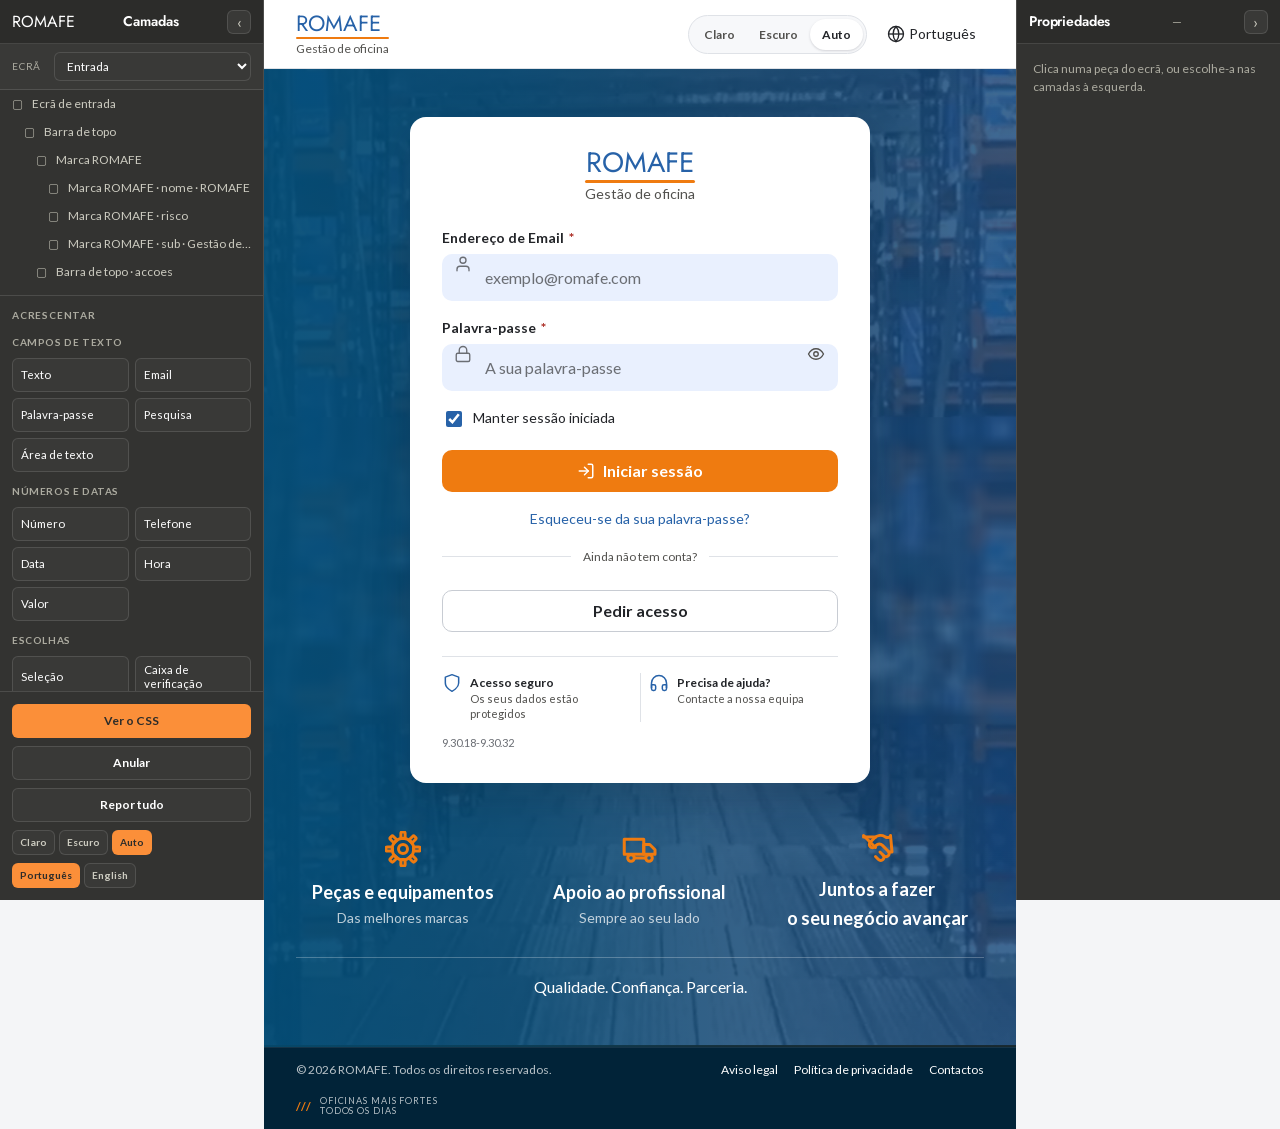
==== commit b9ae0c4e: "A paleta acrescenta campos, e o ecrã lê-se também em inglês Duas coisas que o editor não fazia.  ACR" ====
--- a/web/index.html
+++ b/web/index.html
@@ -9,6 +9,8 @@
 <link rel="stylesheet" href="assets/css/base.css">
 <link rel="stylesheet" href="assets/css/entrada.css">
 <link rel="stylesheet" href="assets/css/portal.css">
+<link rel="stylesheet" href="assets/css/catalogo.css">
+<link rel="stylesheet" href="assets/css/pedidos.css">
 <link rel="stylesheet" href="assets/css/editor.css">
 <script src="assets/js/tema.js"></script>
 </head>
@@ -259,15 +261,15 @@
   </header>
 
   <nav class="portal__abas" aria-label="Secções">
-    <button type="button" class="aba">
+    <button type="button" class="aba" data-ecra="portal" aria-current="true">
       <svg viewBox="0 0 24 24" fill="none" stroke="currentColor" stroke-width="1.8" stroke-linejoin="round" aria-hidden="true"><path d="m3 11 9-7 9 7"/><path d="M5.5 9.5V20h13V9.5"/></svg>
       Início
     </button>
-    <button type="button" class="aba" aria-current="true">
+    <button type="button" class="aba" data-ecra="catalogo">
       <svg viewBox="0 0 24 24" fill="none" stroke="currentColor" stroke-width="1.8" stroke-linejoin="round" aria-hidden="true"><path d="m12 3 8 4.5v9L12 21l-8-4.5v-9Z"/><path d="m12 12 8-4.5M12 12v9M12 12 4 7.5"/></svg>
       Catálogo
     </button>
-    <button type="button" class="aba">
+    <button type="button" class="aba" data-ecra="pedidos">
       <svg viewBox="0 0 24 24" fill="none" stroke="currentColor" stroke-width="1.8" stroke-linejoin="round" aria-hidden="true"><path d="M6 3h9l4 4v14H6Z"/><path d="M9 12h7M9 16h7"/></svg>
       Pedidos
     </button>
@@ -292,10 +294,6 @@
       Minha lista
     </button>
 
-    <p class="portal__lema">
-      <svg class="portal__swoosh" viewBox="0 0 32 12" aria-hidden="true"><path d="M1 9c6-7 16-8 30-6" fill="none" stroke="var(--c-acao)" stroke-width="4" stroke-linecap="round"/></svg>
-      Juntos fazemos a diferença
-    </p>
   </nav>
 
   <main class="paineis">
@@ -480,7 +478,783 @@
 </div>
 </div>
 
+<div class="ecra" data-ecra="catalogo" data-nome="Catálogo" hidden>
+<div class="portal portal--catalogo">
+
+  <header class="portal__topo">
+    <div class="portal__marca">
+      <svg class="portal__sinal" viewBox="0 0 64 32" aria-hidden="true">
+        <circle cx="16" cy="16" r="13" fill="none" stroke="var(--c-marca-fundo)" stroke-width="6"/>
+        <circle cx="38" cy="16" r="13" fill="none" stroke="var(--c-acao)" stroke-width="6"/>
+        <circle cx="38" cy="16" r="4" fill="var(--c-acao)"/>
+      </svg>
+      <p class="portal__nome">REPAIR</p>
+      <span class="portal__risco" aria-hidden="true"></span>
+      <span class="lockup lockup--mini">
+        <span class="lockup__sobre">by</span>
+        <span class="lockup__nome">ROMAFE</span>
+        <span class="lockup__sub">Peças para um mundo em movimento</span>
+      </span>
+    </div>
+
+    <div class="procura">
+      <svg class="procura__lupa" viewBox="0 0 24 24" fill="none" stroke="currentColor" stroke-width="2" stroke-linecap="round" aria-hidden="true"><circle cx="11" cy="11" r="7"/><path d="m20 20-4.2-4.2"/></svg>
+      <input class="procura__campo" type="search" placeholder="Pesquisar por referência, marca, modelo, etc." aria-label="Pesquisar">
+      <kbd class="procura__atalho">Ctrl + K</kbd>
+    </div>
+
+    <div class="portal__accoes">
+      <button type="button" class="portal__icone" aria-label="Mensagens">
+        <svg viewBox="0 0 24 24" fill="none" stroke="currentColor" stroke-width="1.8" stroke-linejoin="round" aria-hidden="true"><rect x="2.5" y="5" width="19" height="14" rx="2"/><path d="m3 6 9 6 9-6"/></svg>
+        <span class="portal__ponto" aria-label="Novas mensagens"></span>
+      </button>
+      <button type="button" class="portal__icone" aria-label="Carrinho, 3 artigos">
+        <svg viewBox="0 0 24 24" fill="none" stroke="currentColor" stroke-width="1.8" stroke-linecap="round" stroke-linejoin="round" aria-hidden="true"><path d="M3 4h2l2.2 10.2a2 2 0 0 0 2 1.6h7.6a2 2 0 0 0 2-1.6L20 7H6"/><circle cx="10" cy="20" r="1.4"/><circle cx="17" cy="20" r="1.4"/></svg>
+        <span class="portal__selo">3</span>
+      </button>
+      <button type="button" class="portal__icone" aria-label="Definições">
+        <svg viewBox="0 0 24 24" fill="none" stroke="currentColor" stroke-width="1.8" aria-hidden="true"><circle cx="12" cy="12" r="7"/><circle cx="12" cy="12" r="3"/></svg>
+      </button>
+      <button type="button" class="portal__icone" aria-label="Ajuda">
+        <svg viewBox="0 0 24 24" fill="none" stroke="currentColor" stroke-width="1.8" stroke-linecap="round" aria-hidden="true"><circle cx="12" cy="12" r="9"/><path d="M9.6 9.4a2.6 2.6 0 1 1 3.4 2.5c-.7.3-1 .8-1 1.6v.3"/><path d="M12 17.4h.01"/></svg>
+      </button>
+      <button type="button" class="conta">
+        <span class="conta__inicial" aria-hidden="true">FF</span>
+        <span class="conta__texto">
+          <span class="conta__nome">Fernando F. Franca</span>
+          <span class="conta__local">Porto · 1 conta</span>
+        </span>
+        <svg viewBox="0 0 24 24" fill="none" stroke="currentColor" stroke-width="2" stroke-linecap="round" aria-hidden="true"><path d="m6 9 6 6 6-6"/></svg>
+      </button>
+    </div>
+  </header>
+
+  <nav class="portal__abas" aria-label="Secções">
+    <button type="button" class="aba" data-ecra="portal">
+      <svg viewBox="0 0 24 24" fill="none" stroke="currentColor" stroke-width="1.8" stroke-linejoin="round" aria-hidden="true"><path d="m3 11 9-7 9 7"/><path d="M5.5 9.5V20h13V9.5"/></svg>
+      Início
+    </button>
+    <button type="button" class="aba" data-ecra="catalogo" aria-current="true">
+      <svg viewBox="0 0 24 24" fill="none" stroke="currentColor" stroke-width="1.8" stroke-linejoin="round" aria-hidden="true"><path d="m12 3 8 4.5v9L12 21l-8-4.5v-9Z"/><path d="m12 12 8-4.5M12 12v9M12 12 4 7.5"/></svg>
+      Catálogo
+    </button>
+    <button type="button" class="aba" data-ecra="pedidos">
+      <svg viewBox="0 0 24 24" fill="none" stroke="currentColor" stroke-width="1.8" stroke-linejoin="round" aria-hidden="true"><path d="M6 3h9l4 4v14H6Z"/><path d="M9 12h7M9 16h7"/></svg>
+      Pedidos
+    </button>
+    <button type="button" class="aba">
+      <svg viewBox="0 0 24 24" fill="none" stroke="currentColor" stroke-width="1.8" stroke-linejoin="round" aria-hidden="true"><path d="M1.5 6.5h13v9h-13Z"/><path d="M14.5 9.5h4l3.5 3.5v2.5h-7.5Z"/><circle cx="6" cy="18" r="2"/><circle cx="18" cy="18" r="2"/></svg>
+      Guias de remessa
+    </button>
+    <button type="button" class="aba">
+      <svg viewBox="0 0 24 24" fill="none" stroke="currentColor" stroke-width="1.8" stroke-linejoin="round" aria-hidden="true"><path d="M6 3h12v18l-3-2-3 2-3-2-3 2Z"/><path d="M9 8h6M9 12h6"/></svg>
+      Faturas
+    </button>
+    <button type="button" class="aba">
+      <svg viewBox="0 0 24 24" fill="none" stroke="currentColor" stroke-width="1.8" stroke-linecap="round" stroke-linejoin="round" aria-hidden="true"><path d="M3 7v5h5"/><path d="M3.5 12a8.5 8.5 0 1 0 2.2-5.7L3 9"/></svg>
+      Devoluções
+    </button>
+    <button type="button" class="aba">
+      <svg viewBox="0 0 24 24" fill="none" stroke="currentColor" stroke-width="1.8" stroke-linecap="round" stroke-linejoin="round" aria-hidden="true"><path d="m14 4 6 6-8.5 8.5a3 3 0 0 1-4.2 0l-1.8-1.8a3 3 0 0 1 0-4.2Z"/><path d="m12 6 6 6"/></svg>
+      Informações técnicas
+    </button>
+    <button type="button" class="aba">
+      <svg viewBox="0 0 24 24" fill="none" stroke="currentColor" stroke-width="1.8" stroke-linejoin="round" aria-hidden="true"><path d="m12 3.5 2.6 5.5 6 .8-4.4 4.2 1.1 6-5.3-2.9-5.3 2.9 1.1-6L3.4 9.8l6-.8Z"/></svg>
+      Minha lista
+    </button>
+
+  </nav>
+
+  <section class="heroi">
+    <div class="heroi__foto" role="img" aria-label="Peças de motor"></div>
+    <div class="heroi__veu" aria-hidden="true"></div>
+
+    <div class="heroi__texto">
+      <p class="heroi__sobre"><span class="heroi__risco" aria-hidden="true"></span> Catálogo de peças</p>
+      <h1 class="heroi__titulo">Encontre a peça certa,<br><em>mais rápido.</em></h1>
+      <p class="heroi__sub">Pesquise por matrícula, chassis, referência ou selecione o seu veículo.</p>
+    </div>
+
+    <ul class="promessas">
+      <li class="promessa">
+        <svg viewBox="0 0 24 24" fill="none" stroke="currentColor" stroke-width="1.8" stroke-linejoin="round" aria-hidden="true"><circle cx="12" cy="12" r="7.2"/><circle cx="12" cy="12" r="3"/><rect x="10.6" y="0.6" width="2.8" height="4.4" rx="1"/><rect x="10.6" y="0.6" width="2.8" height="4.4" rx="1" transform="rotate(60 12 12)"/><rect x="10.6" y="0.6" width="2.8" height="4.4" rx="1" transform="rotate(120 12 12)"/><rect x="10.6" y="0.6" width="2.8" height="4.4" rx="1" transform="rotate(180 12 12)"/><rect x="10.6" y="0.6" width="2.8" height="4.4" rx="1" transform="rotate(240 12 12)"/><rect x="10.6" y="0.6" width="2.8" height="4.4" rx="1" transform="rotate(300 12 12)"/></svg>
+        <span>Peças originais<br>e equivalentes</span>
+      </li>
+      <li class="promessa">
+        <svg viewBox="0 0 24 24" fill="none" stroke="currentColor" stroke-width="1.8" stroke-linejoin="round" aria-hidden="true"><path d="M1.5 6.5h13v9h-13Z"/><path d="M14.5 9.5h4l3.5 3.5v2.5h-7.5Z"/><circle cx="6" cy="18" r="2"/><circle cx="18" cy="18" r="2"/></svg>
+        <span>Entrega rápida</span>
+      </li>
+      <li class="promessa">
+        <svg viewBox="0 0 24 24" fill="none" stroke="currentColor" stroke-width="1.8" stroke-linejoin="round" aria-hidden="true"><path d="M12 21.5s7.5-3.8 7.5-9.5V5L12 2.4 4.5 5v7c0 5.7 7.5 9.5 7.5 9.5Z"/><path d="m8.8 12 2.4 2.4 4.2-4.4"/></svg>
+        <span>Apoio técnico<br>especializado</span>
+      </li>
+    </ul>
+  </section>
+
+  <section class="pesquisa">
+    <div class="pesquisa__topo">
+      <div class="modos" role="tablist" aria-label="Modo de pesquisa">
+        <button type="button" class="modo" role="tab" aria-selected="true">
+          <svg viewBox="0 0 24 24" fill="none" stroke="currentColor" stroke-width="1.8" stroke-linejoin="round" aria-hidden="true"><path d="M4 12h16l-2-5H6Z"/><circle cx="8" cy="16" r="1.6"/><circle cx="16" cy="16" r="1.6"/></svg>
+          Identificar veículo
+        </button>
+        <button type="button" class="modo" role="tab" aria-selected="false">
+          <svg viewBox="0 0 24 24" fill="none" stroke="currentColor" stroke-width="1.8" stroke-linecap="round" aria-hidden="true"><path d="M4 7h16M4 12h16M4 17h16"/></svg>
+          Pesquisa avançada
+        </button>
+      </div>
+
+      <button type="button" class="limpar">
+        <svg viewBox="0 0 24 24" fill="none" stroke="currentColor" stroke-width="1.8" stroke-linecap="round" stroke-linejoin="round" aria-hidden="true"><path d="M3 7v5h5"/><path d="M3.5 12a8.5 8.5 0 1 0 2.2-5.7L3 9"/></svg>
+        Limpar campos
+      </button>
+    </div>
+
+    <div class="pesquisa__grelha">
+      <div class="campo">
+        <label class="campo__label" for="cat-tipo">Tipo de veículo</label>
+        <div class="campo__caixa">
+          <span class="campo__chip" aria-hidden="true">
+            <svg viewBox="0 0 24 24" fill="none" stroke="currentColor" stroke-width="1.8" stroke-linejoin="round"><path d="M4 12h16l-2-5H6Z"/><circle cx="8" cy="16" r="1.6"/><circle cx="16" cy="16" r="1.6"/></svg>
+          </span>
+          <select class="input" id="cat-tipo"><option>Automóvel ligeiro</option></select>
+        </div>
+      </div>
+
+      <div class="campo">
+        <label class="campo__label" for="cat-matricula">Matrícula <span class="campo__contador">(0 / 500)</span></label>
+        <div class="campo__caixa">
+          <span class="campo__chip campo__chip--pais" aria-hidden="true">P</span>
+          <input class="input" id="cat-matricula" placeholder="Introduza a matrícula">
+        </div>
+      </div>
+
+      <div class="campo">
+        <label class="campo__label" for="cat-chassi">N.º de chassi</label>
+        <div class="campo__caixa">
+          <span class="campo__chip" aria-hidden="true">
+            <svg viewBox="0 0 24 24" fill="none" stroke="currentColor" stroke-width="1.8" stroke-linejoin="round"><path d="M5 14V9l4-2h6l4 2v5"/><path d="M3 14h18v4H3Z"/></svg>
+          </span>
+          <input class="input" id="cat-chassi" placeholder="Introduza o n.º de chassi">
+        </div>
+      </div>
+
+      <div class="campo">
+        <label class="campo__label" for="cat-motor">Motor</label>
+        <div class="campo__caixa">
+          <span class="campo__chip" aria-hidden="true">
+            <svg viewBox="0 0 24 24" fill="none" stroke="currentColor" stroke-width="1.8" stroke-linejoin="round"><path d="M4 10h3l2-3h5l2 3h4v6h-3l-2 3H9l-2-3H4Z"/></svg>
+          </span>
+          <input class="input" id="cat-motor" placeholder="Introduza o motor">
+        </div>
+      </div>
+
+      <div class="campo campo--largo">
+        <label class="campo__label" for="cat-descricao">Descrição</label>
+        <div class="campo__caixa">
+          <span class="campo__chip" aria-hidden="true">
+            <svg viewBox="0 0 24 24" fill="none" stroke="currentColor" stroke-width="1.8" stroke-linejoin="round"><path d="M6 3h9l4 4v14H6Z"/><path d="M9 12h7M9 16h5"/></svg>
+          </span>
+          <input class="input" id="cat-descricao" placeholder="Introduza a descrição">
+        </div>
+      </div>
+
+      <button type="button" class="btn btn--acao btn--bloco pesquisa__accao">
+        <svg class="btn__icone" viewBox="0 0 24 24" fill="none" stroke="currentColor" stroke-width="2" stroke-linecap="round" aria-hidden="true"><circle cx="11" cy="11" r="7"/><path d="m20 20-4.2-4.2"/></svg>
+        Pesquisar
+      </button>
+    </div>
+
+    <!-- A pesquisa por referência é outra maneira de chegar à peça, e não
+         outro modo do mesmo formulário: vive aqui em baixo, com o seu campo
+         e o seu botão. -->
+    <div class="referencia">
+      <p class="referencia__ou"><span>ou</span></p>
+
+      <div class="referencia__linha">
+        <div class="campo">
+          <label class="campo__label" for="cat-referencia">Pesquisar por referência</label>
+          <div class="campo__caixa">
+            <span class="campo__chip" aria-hidden="true">
+              <svg viewBox="0 0 24 24" fill="none" stroke="currentColor" stroke-width="1.8" stroke-linecap="round"><path d="M5 5v14M9 5v14M13 5v14M17 5v14M20 5v14"/></svg>
+            </span>
+            <input class="input" id="cat-referencia" placeholder="Introduza a referência da peça">
+          </div>
+        </div>
+
+        <div class="opcoes">
+          <div class="opcao"><input type="radio" name="cat-origem" id="cat-iam"><label class="opcao__texto" for="cat-iam">IAM</label></div>
+          <div class="opcao"><input type="radio" name="cat-origem" id="cat-oe"><label class="opcao__texto" for="cat-oe">OE</label></div>
+          <div class="opcao"><input type="radio" name="cat-origem" id="cat-todas" checked><label class="opcao__texto" for="cat-todas">Todas</label></div>
+          <div class="opcao"><input type="checkbox" id="cat-equivalencias" checked><label class="opcao__texto" for="cat-equivalencias">Incluir equivalências</label></div>
+        </div>
+
+        <button type="button" class="btn btn--acao referencia__accao">
+          <svg class="btn__icone" viewBox="0 0 24 24" fill="none" stroke="currentColor" stroke-width="2" stroke-linecap="round" aria-hidden="true"><circle cx="11" cy="11" r="7"/><path d="m20 20-4.2-4.2"/></svg>
+          Pesquisar
+        </button>
+      </div>
+    </div>
+  </section>
+
+  <section class="marcas">
+    <div class="marcas__topo">
+      <h2 class="marcas__titulo">Marcas</h2>
+      <div class="marcas__filtros" role="tablist" aria-label="Filtrar marcas">
+        <button type="button" class="filtro" role="tab" aria-selected="true">Todas</button>
+        <button type="button" class="filtro" role="tab" aria-selected="false">Mais populares</button>
+        <button type="button" class="filtro" role="tab" aria-selected="false">Favoritas</button>
+      </div>
+    </div>
+
+    <div class="marcas__grelha">
+        <button type="button" class="marca">
+          <span class="marca__sinal" aria-hidden="true">AR</span>
+          <span class="marca__nome">ALFA ROMEO</span>
+        </button>
+        <button type="button" class="marca">
+          <span class="marca__sinal" aria-hidden="true">AUDI</span>
+          <span class="marca__nome">AUDI</span>
+        </button>
+        <button type="button" class="marca">
+          <span class="marca__sinal" aria-hidden="true">BMW</span>
+          <span class="marca__nome">BMW</span>
+        </button>
+        <button type="button" class="marca">
+          <span class="marca__sinal" aria-hidden="true">CHV</span>
+          <span class="marca__nome">CHEVROLET</span>
+        </button>
+        <button type="button" class="marca">
+          <span class="marca__sinal" aria-hidden="true">CHR</span>
+          <span class="marca__nome">CHRYSLER</span>
+        </button>
+        <button type="button" class="marca">
+          <span class="marca__sinal" aria-hidden="true">CIT</span>
+          <span class="marca__nome">CITROËN</span>
+        </button>
+        <button type="button" class="marca">
+          <span class="marca__sinal" aria-hidden="true">CUP</span>
+          <span class="marca__nome">CUPRA</span>
+        </button>
+        <button type="button" class="marca">
+          <span class="marca__sinal" aria-hidden="true">DAC</span>
+          <span class="marca__nome">DACIA</span>
+        </button>
+        <button type="button" class="marca">
+          <span class="marca__sinal" aria-hidden="true">DAE</span>
+          <span class="marca__nome">DAEWOO</span>
+        </button>
+        <button type="button" class="marca">
+          <span class="marca__sinal" aria-hidden="true">DAI</span>
+          <span class="marca__nome">DAIHATSU</span>
+        </button>
+        <button type="button" class="marca">
+          <span class="marca__sinal" aria-hidden="true">FIAT</span>
+          <span class="marca__nome">FIAT</span>
+        </button>
+        <button type="button" class="marca">
+          <span class="marca__sinal" aria-hidden="true">FORD</span>
+          <span class="marca__nome">FORD</span>
+        </button>
+        <button type="button" class="marca">
+          <span class="marca__sinal" aria-hidden="true">HON</span>
+          <span class="marca__nome">HONDA</span>
+        </button>
+        <button type="button" class="marca">
+          <span class="marca__sinal" aria-hidden="true">HYU</span>
+          <span class="marca__nome">HYUNDAI</span>
+        </button>
+        <button type="button" class="marca">
+          <span class="marca__sinal" aria-hidden="true">ISU</span>
+          <span class="marca__nome">ISUZU</span>
+        </button>
+        <button type="button" class="marca">
+          <span class="marca__sinal" aria-hidden="true">IVE</span>
+          <span class="marca__nome">IVECO</span>
+        </button>
+        <button type="button" class="marca">
+          <span class="marca__sinal" aria-hidden="true">JAG</span>
+          <span class="marca__nome">JAGUAR</span>
+        </button>
+        <button type="button" class="marca">
+          <span class="marca__sinal" aria-hidden="true">JEEP</span>
+          <span class="marca__nome">JEEP</span>
+        </button>
+        <button type="button" class="marca">
+          <span class="marca__sinal" aria-hidden="true">KIA</span>
+          <span class="marca__nome">KIA</span>
+        </button>
+        <button type="button" class="marca">
+          <span class="marca__sinal" aria-hidden="true">LADA</span>
+          <span class="marca__nome">LADA</span>
+        </button>
+        <button type="button" class="marca">
+          <span class="marca__sinal" aria-hidden="true">LAN</span>
+          <span class="marca__nome">LANCIA</span>
+        </button>
+        <button type="button" class="marca">
+          <span class="marca__sinal" aria-hidden="true">LR</span>
+          <span class="marca__nome">LAND ROVER</span>
+        </button>
+        <button type="button" class="marca">
+          <span class="marca__sinal" aria-hidden="true">MAZ</span>
+          <span class="marca__nome">MAZDA</span>
+        </button>
+        <button type="button" class="marca">
+          <span class="marca__sinal" aria-hidden="true">MB</span>
+          <span class="marca__nome">MERCEDES-BENZ</span>
+        </button>
+        <button type="button" class="marca">
+          <span class="marca__sinal" aria-hidden="true">MINI</span>
+          <span class="marca__nome">MINI</span>
+        </button>
+        <button type="button" class="marca">
+          <span class="marca__sinal" aria-hidden="true">MIT</span>
+          <span class="marca__nome">MITSUBISHI</span>
+        </button>
+        <button type="button" class="marca">
+          <span class="marca__sinal" aria-hidden="true">NIS</span>
+          <span class="marca__nome">NISSAN</span>
+        </button>
+        <button type="button" class="marca">
+          <span class="marca__sinal" aria-hidden="true">OPEL</span>
+          <span class="marca__nome">OPEL</span>
+        </button>
+        <button type="button" class="marca">
+          <span class="marca__sinal" aria-hidden="true">PEU</span>
+          <span class="marca__nome">PEUGEOT</span>
+        </button>
+        <button type="button" class="marca">
+          <span class="marca__sinal" aria-hidden="true">POR</span>
+          <span class="marca__nome">PORSCHE</span>
+        </button>
+        <button type="button" class="marca">
+          <span class="marca__sinal" aria-hidden="true">REN</span>
+          <span class="marca__nome">RENAULT</span>
+        </button>
+        <button type="button" class="marca">
+          <span class="marca__sinal" aria-hidden="true">ROV</span>
+          <span class="marca__nome">ROVER</span>
+        </button>
+        <button type="button" class="marca">
+          <span class="marca__sinal" aria-hidden="true">SAAB</span>
+          <span class="marca__nome">SAAB</span>
+        </button>
+        <button type="button" class="marca">
+          <span class="marca__sinal" aria-hidden="true">SEAT</span>
+          <span class="marca__nome">SEAT</span>
+        </button>
+        <button type="button" class="marca">
+          <span class="marca__sinal" aria-hidden="true">SKO</span>
+          <span class="marca__nome">SKODA</span>
+        </button>
+        <button type="button" class="marca">
+          <span class="marca__sinal" aria-hidden="true">SMA</span>
+          <span class="marca__nome">SMART</span>
+        </button>
+        <button type="button" class="marca">
+          <span class="marca__sinal" aria-hidden="true">SUB</span>
+          <span class="marca__nome">SUBARU</span>
+        </button>
+        <button type="button" class="marca">
+          <span class="marca__sinal" aria-hidden="true">SUZ</span>
+          <span class="marca__nome">SUZUKI</span>
+        </button>
+        <button type="button" class="marca">
+          <span class="marca__sinal" aria-hidden="true">TOY</span>
+          <span class="marca__nome">TOYOTA</span>
+        </button>
+        <button type="button" class="marca">
+          <span class="marca__sinal" aria-hidden="true">VOL</span>
+          <span class="marca__nome">VOLVO</span>
+        </button>
+        <button type="button" class="marca">
+          <span class="marca__sinal" aria-hidden="true">VW</span>
+          <span class="marca__nome">VW</span>
+        </button>
+        <button type="button" class="marca marca--todas">
+          <span class="marca__mais" aria-hidden="true">+</span>
+          <span class="marca__nome">Ver todas<br>as marcas</span>
+        </button>
+    </div>
+  </section>
+
+  <footer class="portal__rodape">
+    <p class="fornecedor">
+      <span class="fornecedor__barras" aria-hidden="true">///</span>
+      <span class="fornecedor__texto">
+        <span class="fornecedor__nome">infopro<strong>digital</strong></span>
+        <span class="fornecedor__sub">Automotive</span>
+      </span>
+    </p>
+
+    <ul class="portal__ligacoes">
+      <li>2026 © Isi Condal S.L.</li>
+      <li>v9.30.18-9.30.32</li>
+      <li><a href="#">Aviso legal e política de cookies</a></li>
+      <li><a href="#">IPDA Legal</a></li>
+    </ul>
+
+    <button type="button" class="portal__topo-acima" aria-label="Voltar ao topo">
+      <svg viewBox="0 0 24 24" fill="none" stroke="currentColor" stroke-width="2" stroke-linecap="round" stroke-linejoin="round" aria-hidden="true"><path d="M12 19V5"/><path d="m6 11 6-6 6 6"/></svg>
+    </button>
+  </footer>
+</div>
+</div>
+
+<div class="ecra" data-ecra="pedidos" data-nome="Histórico de pedidos" hidden>
+<div class="portal portal--pedidos">
+
+  <header class="portal__topo">
+    <div class="portal__marca">
+      <svg class="portal__sinal" viewBox="0 0 64 32" aria-hidden="true">
+        <circle cx="16" cy="16" r="13" fill="none" stroke="var(--c-marca-fundo)" stroke-width="6"/>
+        <circle cx="38" cy="16" r="13" fill="none" stroke="var(--c-acao)" stroke-width="6"/>
+        <circle cx="38" cy="16" r="4" fill="var(--c-acao)"/>
+      </svg>
+      <p class="portal__nome">REPAIR</p>
+      <span class="portal__risco" aria-hidden="true"></span>
+      <span class="lockup lockup--mini">
+        <span class="lockup__sobre">by</span>
+        <span class="lockup__nome">ROMAFE</span>
+        <span class="lockup__sub">Peças para um mundo em movimento</span>
+      </span>
+    </div>
+
+    <div class="procura">
+      <svg class="procura__lupa" viewBox="0 0 24 24" fill="none" stroke="currentColor" stroke-width="2" stroke-linecap="round" aria-hidden="true"><circle cx="11" cy="11" r="7"/><path d="m20 20-4.2-4.2"/></svg>
+      <input class="procura__campo" type="search" placeholder="Pesquisar por referência, marca, modelo, etc." aria-label="Pesquisar">
+      <kbd class="procura__atalho">Ctrl + K</kbd>
+    </div>
+
+    <div class="portal__accoes">
+      <button type="button" class="portal__icone" aria-label="Mensagens">
+        <svg viewBox="0 0 24 24" fill="none" stroke="currentColor" stroke-width="1.8" stroke-linejoin="round" aria-hidden="true"><rect x="2.5" y="5" width="19" height="14" rx="2"/><path d="m3 6 9 6 9-6"/></svg>
+        <span class="portal__ponto" aria-label="Novas mensagens"></span>
+      </button>
+      <button type="button" class="portal__icone" aria-label="Carrinho, 3 artigos">
+        <svg viewBox="0 0 24 24" fill="none" stroke="currentColor" stroke-width="1.8" stroke-linecap="round" stroke-linejoin="round" aria-hidden="true"><path d="M3 4h2l2.2 10.2a2 2 0 0 0 2 1.6h7.6a2 2 0 0 0 2-1.6L20 7H6"/><circle cx="10" cy="20" r="1.4"/><circle cx="17" cy="20" r="1.4"/></svg>
+        <span class="portal__selo">3</span>
+      </button>
+      <button type="button" class="portal__icone" aria-label="Definições">
+        <svg viewBox="0 0 24 24" fill="none" stroke="currentColor" stroke-width="1.8" aria-hidden="true"><circle cx="12" cy="12" r="7"/><circle cx="12" cy="12" r="3"/></svg>
+      </button>
+      <button type="button" class="portal__icone" aria-label="Ajuda">
+        <svg viewBox="0 0 24 24" fill="none" stroke="currentColor" stroke-width="1.8" stroke-linecap="round" aria-hidden="true"><circle cx="12" cy="12" r="9"/><path d="M9.6 9.4a2.6 2.6 0 1 1 3.4 2.5c-.7.3-1 .8-1 1.6v.3"/><path d="M12 17.4h.01"/></svg>
+      </button>
+      <button type="button" class="conta">
+        <span class="conta__inicial" aria-hidden="true">FF</span>
+        <span class="conta__texto">
+          <span class="conta__nome">Fernando F. Franca</span>
+          <span class="conta__local">Porto · 1 conta</span>
+        </span>
+        <svg viewBox="0 0 24 24" fill="none" stroke="currentColor" stroke-width="2" stroke-linecap="round" aria-hidden="true"><path d="m6 9 6 6 6-6"/></svg>
+      </button>
+    </div>
+  </header>
+
+  <nav class="portal__abas" aria-label="Secções">
+    <button type="button" class="aba" data-ecra="portal">
+      <svg viewBox="0 0 24 24" fill="none" stroke="currentColor" stroke-width="1.8" stroke-linejoin="round" aria-hidden="true"><path d="m3 11 9-7 9 7"/><path d="M5.5 9.5V20h13V9.5"/></svg>
+      Início
+    </button>
+    <button type="button" class="aba" data-ecra="catalogo">
+      <svg viewBox="0 0 24 24" fill="none" stroke="currentColor" stroke-width="1.8" stroke-linejoin="round" aria-hidden="true"><path d="m12 3 8 4.5v9L12 21l-8-4.5v-9Z"/><path d="m12 12 8-4.5M12 12v9M12 12 4 7.5"/></svg>
+      Catálogo
+    </button>
+    <button type="button" class="aba" data-ecra="pedidos" aria-current="true">
+      <svg viewBox="0 0 24 24" fill="none" stroke="currentColor" stroke-width="1.8" stroke-linejoin="round" aria-hidden="true"><path d="M6 3h9l4 4v14H6Z"/><path d="M9 12h7M9 16h7"/></svg>
+      Pedidos
+    </button>
+    <button type="button" class="aba">
+      <svg viewBox="0 0 24 24" fill="none" stroke="currentColor" stroke-width="1.8" stroke-linejoin="round" aria-hidden="true"><path d="M1.5 6.5h13v9h-13Z"/><path d="M14.5 9.5h4l3.5 3.5v2.5h-7.5Z"/><circle cx="6" cy="18" r="2"/><circle cx="18" cy="18" r="2"/></svg>
+      Guias de remessa
+    </button>
+    <button type="button" class="aba">
+      <svg viewBox="0 0 24 24" fill="none" stroke="currentColor" stroke-width="1.8" stroke-linejoin="round" aria-hidden="true"><path d="M6 3h12v18l-3-2-3 2-3-2-3 2Z"/><path d="M9 8h6M9 12h6"/></svg>
+      Faturas
+    </button>
+    <button type="button" class="aba">
+      <svg viewBox="0 0 24 24" fill="none" stroke="currentColor" stroke-width="1.8" stroke-linecap="round" stroke-linejoin="round" aria-hidden="true"><path d="M3 7v5h5"/><path d="M3.5 12a8.5 8.5 0 1 0 2.2-5.7L3 9"/></svg>
+      Devoluções
+    </button>
+    <button type="button" class="aba">
+      <svg viewBox="0 0 24 24" fill="none" stroke="currentColor" stroke-width="1.8" stroke-linecap="round" stroke-linejoin="round" aria-hidden="true"><path d="m14 4 6 6-8.5 8.5a3 3 0 0 1-4.2 0l-1.8-1.8a3 3 0 0 1 0-4.2Z"/><path d="m12 6 6 6"/></svg>
+      Informações técnicas
+    </button>
+    <button type="button" class="aba">
+      <svg viewBox="0 0 24 24" fill="none" stroke="currentColor" stroke-width="1.8" stroke-linejoin="round" aria-hidden="true"><path d="m12 3.5 2.6 5.5 6 .8-4.4 4.2 1.1 6-5.3-2.9-5.3 2.9 1.1-6L3.4 9.8l6-.8Z"/></svg>
+      Minha lista
+    </button>
+
+  </nav>
+
+  <header class="pagina">
+    <span class="pagina__marca" aria-hidden="true">
+      <svg viewBox="0 0 24 24" fill="none" stroke="currentColor" stroke-width="1.8" stroke-linejoin="round"><path d="M6 3h9l4 4v14H6Z"/><path d="M9 12h7M9 16h5"/></svg>
+    </span>
+    <div class="pagina__texto">
+      <h1 class="pagina__titulo">Histórico de pedidos</h1>
+      <p class="pagina__sub">Pesquise e acompanhe os seus pedidos.</p>
+    </div>
+    <nav class="migalhas" aria-label="Onde estou">
+      <a href="#">Início</a>
+      <span aria-hidden="true">›</span>
+      <a href="#">Pedidos</a>
+      <span aria-hidden="true">›</span>
+      <span aria-current="page">Histórico de pedidos</span>
+    </nav>
+  </header>
+
+  <section class="filtros">
+    <div class="filtros__topo">
+      <h2 class="filtros__titulo">
+        <svg viewBox="0 0 24 24" fill="none" stroke="currentColor" stroke-width="2" stroke-linecap="round" aria-hidden="true"><circle cx="11" cy="11" r="7"/><path d="m20 20-4.2-4.2"/></svg>
+        Pesquisar pedidos
+      </h2>
+      <p class="filtros__dica">Utilize os filtros abaixo para localizar os seus pedidos.</p>
+    </div>
+
+    <div class="filtros__grelha">
+      <div class="campo">
+        <label class="campo__label" for="de">Data a partir de</label>
+        <input class="input" id="de" type="date" value="2024-01-01">
+      </div>
+      <div class="campo">
+        <label class="campo__label" for="ate">Data até</label>
+        <input class="input" id="ate" type="date" value="2024-12-31">
+      </div>
+      <div class="campo">
+        <label class="campo__label" for="numero">N.º Pedido</label>
+        <input class="input" id="numero" placeholder="Introduza o n.º do pedido">
+      </div>
+      <div class="campo">
+        <label class="campo__label" for="ref-pedido">Referência</label>
+        <input class="input" id="ref-pedido" placeholder="Introduza a referência">
+      </div>
+      <div class="campo">
+        <span class="campo__label">Estado do pedido</span>
+        <div class="estados">
+          <label class="estado"><input type="radio" name="estado" id="e-proc"><span>Processado</span></label>
+          <label class="estado"><input type="radio" name="estado" id="e-sem"><span>Sem proc.</span></label>
+          <label class="estado"><input type="radio" name="estado" id="e-todos" checked><span>Todos</span></label>
+        </div>
+      </div>
+    </div>
+
+    <div class="filtros__accoes">
+      <button type="button" class="btn btn--acao">
+        <svg class="btn__icone" viewBox="0 0 24 24" fill="none" stroke="currentColor" stroke-width="2" stroke-linecap="round" aria-hidden="true"><circle cx="11" cy="11" r="7"/><path d="m20 20-4.2-4.2"/></svg>
+        Pesquisar
+      </button>
+      <button type="button" class="btn">
+        <svg class="btn__icone" viewBox="0 0 24 24" fill="none" stroke="currentColor" stroke-width="1.8" stroke-linecap="round" stroke-linejoin="round" aria-hidden="true"><path d="M3 7v5h5"/><path d="M3.5 12a8.5 8.5 0 1 0 2.2-5.7L3 9"/></svg>
+        Limpar filtros
+      </button>
+    </div>
+  </section>
+
+  <section class="resultados">
+    <div class="resumo">
+      <div class="resumo__item">
+        <span class="resumo__marca resumo__marca--info" aria-hidden="true">
+          <svg viewBox="0 0 24 24" fill="none" stroke="currentColor" stroke-width="1.8" stroke-linejoin="round"><path d="M6 3h9l4 4v14H6Z"/><path d="M9 12h7M9 16h5"/></svg>
+        </span>
+        <span class="resumo__texto"><span class="resumo__nome">Pedidos encontrados</span><strong class="resumo__valor">5</strong></span>
+      </div>
+      <div class="resumo__item">
+        <span class="resumo__marca resumo__marca--bom" aria-hidden="true">
+          <svg viewBox="0 0 24 24" fill="none" stroke="currentColor" stroke-width="2" stroke-linecap="round" stroke-linejoin="round"><circle cx="12" cy="12" r="9"/><path d="m8.5 12 2.5 2.5 4.5-5"/></svg>
+        </span>
+        <span class="resumo__texto"><span class="resumo__nome">Processados</span><strong class="resumo__valor">3</strong></span>
+      </div>
+      <div class="resumo__item">
+        <span class="resumo__marca resumo__marca--aviso" aria-hidden="true">
+          <svg viewBox="0 0 24 24" fill="none" stroke="currentColor" stroke-width="2" stroke-linecap="round" stroke-linejoin="round"><circle cx="12" cy="12" r="9"/><path d="M12 7v5l3 2"/></svg>
+        </span>
+        <span class="resumo__texto"><span class="resumo__nome">Por recolher</span><strong class="resumo__valor">1</strong></span>
+      </div>
+      <p class="resumo__contagem">A mostrar 5 de 5 pedidos</p>
+    </div>
+
+    <div class="tabela-caixa">
+      <table class="tabela-dados">
+        <thead>
+          <tr>
+            <th><button type="button" class="tabela__ordenar">Pedido<svg viewBox="0 0 24 24" fill="none" stroke="currentColor" stroke-width="2" stroke-linecap="round" aria-hidden="true"><path d="m8 9 4-4 4 4"/><path d="m8 15 4 4 4-4"/></svg></button></th>
+            <th><button type="button" class="tabela__ordenar">Data<svg viewBox="0 0 24 24" fill="none" stroke="currentColor" stroke-width="2" stroke-linecap="round" aria-hidden="true"><path d="m8 9 4-4 4 4"/><path d="m8 15 4 4 4-4"/></svg></button></th>
+            <th><button type="button" class="tabela__ordenar">Armazém<svg viewBox="0 0 24 24" fill="none" stroke="currentColor" stroke-width="2" stroke-linecap="round" aria-hidden="true"><path d="m8 9 4-4 4 4"/><path d="m8 15 4 4 4-4"/></svg></button></th>
+            <th><button type="button" class="tabela__ordenar">Morada entrega<svg viewBox="0 0 24 24" fill="none" stroke="currentColor" stroke-width="2" stroke-linecap="round" aria-hidden="true"><path d="m8 9 4-4 4 4"/><path d="m8 15 4 4 4-4"/></svg></button></th>
+            <th><button type="button" class="tabela__ordenar">O seu pedido<svg viewBox="0 0 24 24" fill="none" stroke="currentColor" stroke-width="2" stroke-linecap="round" aria-hidden="true"><path d="m8 9 4-4 4 4"/><path d="m8 15 4 4 4-4"/></svg></button></th>
+            <th><button type="button" class="tabela__ordenar">Observações<svg viewBox="0 0 24 24" fill="none" stroke="currentColor" stroke-width="2" stroke-linecap="round" aria-hidden="true"><path d="m8 9 4-4 4 4"/><path d="m8 15 4 4 4-4"/></svg></button></th>
+            <th><button type="button" class="tabela__ordenar">Valor<svg viewBox="0 0 24 24" fill="none" stroke="currentColor" stroke-width="2" stroke-linecap="round" aria-hidden="true"><path d="m8 9 4-4 4 4"/><path d="m8 15 4 4 4-4"/></svg></button></th>
+            <th><button type="button" class="tabela__ordenar">Processado<svg viewBox="0 0 24 24" fill="none" stroke="currentColor" stroke-width="2" stroke-linecap="round" aria-hidden="true"><path d="m8 9 4-4 4 4"/><path d="m8 15 4 4 4-4"/></svg></button></th>
+            <th><button type="button" class="tabela__ordenar">Recolher<svg viewBox="0 0 24 24" fill="none" stroke="currentColor" stroke-width="2" stroke-linecap="round" aria-hidden="true"><path d="m8 9 4-4 4 4"/><path d="m8 15 4 4 4-4"/></svg></button></th>
+            <th>Ações</th>
+          </tr>
+        </thead>
+        <tbody>
+          <tr>
+            <td><a class="pedido" href="#">P2024/001256</a></td>
+            <td>15/04/2024</td>
+            <td>Porto (1)</td>
+            <td>Rua da Industria, 123<br><span class="tabela__discreto">4100-168 Porto</span></td>
+            <td>5 artigos</td>
+            <td>Entrega prioritária</td>
+            <td class="tabela__numero">€ 342,50</td>
+            <td>
+              <span class="selo selo--bom">
+                <svg viewBox="0 0 24 24" fill="none" stroke="currentColor" stroke-width="2.4" stroke-linecap="round" stroke-linejoin="round" aria-hidden="true"><path d="M20 6 9 17l-5-5"/></svg>
+                Processado
+              </span>
+            </td>
+            <td>—</td>
+            <td class="tabela__accoes">
+              <button type="button" class="btn btn--ghost btn--sm">
+                <svg class="btn__icone" viewBox="0 0 24 24" fill="none" stroke="currentColor" stroke-width="1.8" stroke-linecap="round" aria-hidden="true"><path d="M2 12s3.6-7 10-7 10 7 10 7-3.6 7-10 7-10-7-10-7Z"/><circle cx="12" cy="12" r="3"/></svg>
+                Ver
+              </button>
+              <button type="button" class="tabela__mais" aria-label="Mais ações">
+                <svg viewBox="0 0 24 24" fill="currentColor" aria-hidden="true"><circle cx="12" cy="5" r="1.6"/><circle cx="12" cy="12" r="1.6"/><circle cx="12" cy="19" r="1.6"/></svg>
+              </button>
+            </td>
+          </tr>
+          <tr>
+            <td><a class="pedido" href="#">P2024/001233</a></td>
+            <td>10/04/2024</td>
+            <td>Lisboa (2)</td>
+            <td>Av. Infante D. Henrique, 55<br><span class="tabela__discreto">1800-218 Lisboa</span></td>
+            <td>12 artigos</td>
+            <td>—</td>
+            <td class="tabela__numero">€ 1.245,90</td>
+            <td>
+              <span class="selo selo--bom">
+                <svg viewBox="0 0 24 24" fill="none" stroke="currentColor" stroke-width="2.4" stroke-linecap="round" stroke-linejoin="round" aria-hidden="true"><path d="M20 6 9 17l-5-5"/></svg>
+                Processado
+              </span>
+            </td>
+            <td>—</td>
+            <td class="tabela__accoes">
+              <button type="button" class="btn btn--ghost btn--sm">
+                <svg class="btn__icone" viewBox="0 0 24 24" fill="none" stroke="currentColor" stroke-width="1.8" stroke-linecap="round" aria-hidden="true"><path d="M2 12s3.6-7 10-7 10 7 10 7-3.6 7-10 7-10-7-10-7Z"/><circle cx="12" cy="12" r="3"/></svg>
+                Ver
+              </button>
+              <button type="button" class="tabela__mais" aria-label="Mais ações">
+                <svg viewBox="0 0 24 24" fill="currentColor" aria-hidden="true"><circle cx="12" cy="5" r="1.6"/><circle cx="12" cy="12" r="1.6"/><circle cx="12" cy="19" r="1.6"/></svg>
+              </button>
+            </td>
+          </tr>
+          <tr>
+            <td><a class="pedido" href="#">P2024/001198</a></td>
+            <td>02/04/2024</td>
+            <td>Porto (1)</td>
+            <td>Rua da Industria, 123<br><span class="tabela__discreto">4100-168 Porto</span></td>
+            <td>3 artigos</td>
+            <td>Confirmar stock</td>
+            <td class="tabela__numero">€ 87,30</td>
+            <td>
+              <span class="selo selo--aviso">
+                <svg viewBox="0 0 24 24" fill="none" stroke="currentColor" stroke-width="2.4" stroke-linecap="round" stroke-linejoin="round" aria-hidden="true"><circle cx="12" cy="12" r="9"/><path d="M12 7v5l3 2"/></svg>
+                Sem proc.
+              </span>
+            </td>
+            <td>Por recolher</td>
+            <td class="tabela__accoes">
+              <button type="button" class="btn btn--ghost btn--sm">
+                <svg class="btn__icone" viewBox="0 0 24 24" fill="none" stroke="currentColor" stroke-width="1.8" stroke-linecap="round" aria-hidden="true"><path d="M2 12s3.6-7 10-7 10 7 10 7-3.6 7-10 7-10-7-10-7Z"/><circle cx="12" cy="12" r="3"/></svg>
+                Ver
+              </button>
+              <button type="button" class="tabela__mais" aria-label="Mais ações">
+                <svg viewBox="0 0 24 24" fill="currentColor" aria-hidden="true"><circle cx="12" cy="5" r="1.6"/><circle cx="12" cy="12" r="1.6"/><circle cx="12" cy="19" r="1.6"/></svg>
+              </button>
+            </td>
+          </tr>
+          <tr>
+            <td><a class="pedido" href="#">P2024/001176</a></td>
+            <td>28/03/2024</td>
+            <td>Coimbra (3)</td>
+            <td>Estrada de Eiras, 349<br><span class="tabela__discreto">3020-324 Coimbra</span></td>
+            <td>8 artigos</td>
+            <td>—</td>
+            <td class="tabela__numero">€ 560,00</td>
+            <td>
+              <span class="selo selo--bom">
+                <svg viewBox="0 0 24 24" fill="none" stroke="currentColor" stroke-width="2.4" stroke-linecap="round" stroke-linejoin="round" aria-hidden="true"><path d="M20 6 9 17l-5-5"/></svg>
+                Processado
+              </span>
+            </td>
+            <td>—</td>
+            <td class="tabela__accoes">
+              <button type="button" class="btn btn--ghost btn--sm">
+                <svg class="btn__icone" viewBox="0 0 24 24" fill="none" stroke="currentColor" stroke-width="1.8" stroke-linecap="round" aria-hidden="true"><path d="M2 12s3.6-7 10-7 10 7 10 7-3.6 7-10 7-10-7-10-7Z"/><circle cx="12" cy="12" r="3"/></svg>
+                Ver
+              </button>
+              <button type="button" class="tabela__mais" aria-label="Mais ações">
+                <svg viewBox="0 0 24 24" fill="currentColor" aria-hidden="true"><circle cx="12" cy="5" r="1.6"/><circle cx="12" cy="12" r="1.6"/><circle cx="12" cy="19" r="1.6"/></svg>
+              </button>
+            </td>
+          </tr>
+          <tr>
+            <td><a class="pedido" href="#">P2024/001145</a></td>
+            <td>20/03/2024</td>
+            <td>Porto (1)</td>
+            <td>Rua da Industria, 123<br><span class="tabela__discreto">4100-168 Porto</span></td>
+            <td>6 artigos</td>
+            <td>Entregar após as 14h</td>
+            <td class="tabela__numero">€ 295,80</td>
+            <td>
+              <span class="selo selo--bom">
+                <svg viewBox="0 0 24 24" fill="none" stroke="currentColor" stroke-width="2.4" stroke-linecap="round" stroke-linejoin="round" aria-hidden="true"><path d="M20 6 9 17l-5-5"/></svg>
+                Processado
+              </span>
+            </td>
+            <td>—</td>
+            <td class="tabela__accoes">
+              <button type="button" class="btn btn--ghost btn--sm">
+                <svg class="btn__icone" viewBox="0 0 24 24" fill="none" stroke="currentColor" stroke-width="1.8" stroke-linecap="round" aria-hidden="true"><path d="M2 12s3.6-7 10-7 10 7 10 7-3.6 7-10 7-10-7-10-7Z"/><circle cx="12" cy="12" r="3"/></svg>
+                Ver
+              </button>
+              <button type="button" class="tabela__mais" aria-label="Mais ações">
+                <svg viewBox="0 0 24 24" fill="currentColor" aria-hidden="true"><circle cx="12" cy="5" r="1.6"/><circle cx="12" cy="12" r="1.6"/><circle cx="12" cy="19" r="1.6"/></svg>
+              </button>
+            </td>
+          </tr>
+        </tbody>
+      </table>
+    </div>
+  </section>
+
+  <footer class="portal__rodape">
+    <p class="fornecedor">
+      <span class="fornecedor__barras" aria-hidden="true">///</span>
+      <span class="fornecedor__texto">
+        <span class="fornecedor__nome">infopro<strong>digital</strong></span>
+        <span class="fornecedor__sub">Automotive</span>
+      </span>
+    </p>
+
+    <ul class="portal__ligacoes">
+      <li>2026 © Isi Condal S.L.</li>
+      <li>v9.30.18-9.30.32</li>
+      <li><a href="#">Aviso legal e política de cookies</a></li>
+      <li><a href="#">IPDA Legal</a></li>
+    </ul>
+
+    <button type="button" class="portal__topo-acima" aria-label="Voltar ao topo">
+      <svg viewBox="0 0 24 24" fill="none" stroke="currentColor" stroke-width="2" stroke-linecap="round" stroke-linejoin="round" aria-hidden="true"><path d="M12 19V5"/><path d="m6 11 6-6 6 6"/></svg>
+    </button>
+  </footer>
+</div>
+</div>
+
 <script src="assets/js/entrada.js"></script>
+<script src="assets/js/portal.js"></script>
+<!-- A paleta ANTES do editor: é o editor que a monta no painel, e um painel
+     montado antes de a paleta existir ficava sem ela até se recarregar. -->
+<script src="assets/js/pecas.js"></script>
 <script src="assets/js/editor.js"></script>
+<!-- A tradução DEPOIS de tudo: o editor repõe os textos guardados ao arrancar,
+     e traduzir antes disso era traduzir o que ia ser substituído a seguir. -->
+<script src="assets/js/traducao.js"></script>
 </body>
 </html>
--- a/web/assets/css/tokens.css
+++ b/web/assets/css/tokens.css
@@ -138,7 +138,12 @@
 
 /* 02 §11.4: sobre fundo escuro o azul da marca dá 1.53:1. O azul que é
    tinta muda; o que é fundo fica onde está. */
-[data-theme="dark"] { --c-campo-fundo: #3d434f; }
+/* O fundo do portal é uma superfície como as outras: no tema escuro segue a
+   página, senão o ecrã inteiro fica branco por baixo dos cartões — 02 §2. */
+[data-theme="dark"] {
+  --c-campo-fundo:  #3d434f;
+  --c-portal-fundo: #2c2c2a;
+}
 
 /* O site trata "auto" como claro, porque não tem regra de sistema.
    Aqui auto segue o sistema — é a única diferença de comportamento. */
@@ -172,5 +177,6 @@
     --s-3: 0 18px 44px rgba(0,0,0,.55);
 
     --c-campo-fundo:  #3d434f;
+    --c-portal-fundo: #2c2c2a;
   }
 }
--- a/web/assets/css/base.css
+++ b/web/assets/css/base.css
@@ -139,3 +139,68 @@
    #a8caee — o azul que é tinta, de 02 §1.1 e §11.4. Continua a ser azul. */
 .lockup--invertido .lockup__nome { color: #a8caee; }
 .lockup--invertido .lockup__sub { color: var(--c-entrada-tinta-2); }
+
+/* ---------- notificação efémera (14 §4) ----------
+   A cor vive numa faixa de 3px à esquerda e não no fundo: a notificação
+   aparece por cima de conteúdo qualquer, e um fundo colorido a atravessar
+   uma tabela é mais ruído do que informação. */
+.toasts {
+  position: fixed; left: 50%; bottom: var(--e-5); transform: translateX(-50%);
+  display: grid; gap: var(--e-2); z-index: 100;
+  width: min(420px, calc(100vw - var(--e-5)));
+}
+.toast {
+  display: flex; align-items: center; gap: var(--e-3);
+  padding: 12px var(--e-4);
+  background: var(--c-superficie); color: var(--c-texto);
+  border: 1px solid var(--c-borda-forte); border-left: 3px solid var(--c-texto-3);
+  border-radius: var(--r-md); box-shadow: var(--s-3);
+  font-size: var(--t-sm);
+}
+.toast__icone { width: 18px; height: 18px; flex: none; }
+.toast__texto { flex: 1; min-width: 0; }
+.toast__accao {
+  font: inherit; font-size: var(--t-sm); font-weight: 700;
+  color: var(--c-marca); background: none; border: 0; cursor: pointer; padding: 0;
+}
+.toast__fechar {
+  font: inherit; font-size: 16px; line-height: 1; width: 24px; height: 24px;
+  color: var(--c-texto-3); background: none; border: 0; border-radius: var(--r-sm); cursor: pointer;
+}
+.toast__fechar:hover { background: var(--c-superficie-3); color: var(--c-texto); }
+
+.toast--bom    { border-left-color: var(--c-ok); }
+.toast--bom    .toast__icone { color: var(--c-ok); }
+.toast--aviso  { border-left-color: var(--c-aviso); }
+.toast--aviso  .toast__icone { color: var(--c-aviso); }
+.toast--erro   { border-left-color: var(--c-erro); }
+.toast--erro   .toast__icone { color: var(--c-erro); }
+.toast--info   { border-left-color: var(--c-marca); }
+.toast--info   .toast__icone { color: var(--c-marca); }
+
+/* ---------- modal (13 §2) ---------- */
+.modal {
+  width: min(720px, 92vw); padding: 0; border: 0;
+  border-radius: var(--r-lg); background: var(--c-superficie); color: var(--c-texto);
+  box-shadow: var(--s-3);
+}
+.modal--estreito { width: min(480px, 92vw); }
+.modal::backdrop { background: rgba(34, 36, 40, .45); }
+[data-theme="dark"] .modal::backdrop { background: rgba(0, 0, 0, .6); }
+
+.modal__cabeca {
+  display: flex; align-items: center; justify-content: space-between; gap: var(--e-3);
+  padding: var(--e-4) var(--e-5); border-bottom: 1px solid var(--c-borda);
+}
+.modal__titulo { font-family: var(--f-titulo); font-size: var(--t-lg); margin: 0; }
+.modal__fechar {
+  font: inherit; font-size: 20px; line-height: 1; width: 32px; height: 32px;
+  color: var(--c-texto-2); background: none; border: 0; border-radius: var(--r-sm); cursor: pointer;
+}
+.modal__fechar:hover { background: var(--c-superficie-3); color: var(--c-texto); }
+.modal__corpo { padding: var(--e-5); max-height: 60vh; overflow-y: auto; display: grid; gap: var(--e-4); }
+/* O primário fica à direita, que é onde o olho acaba a linha — 07 §2 */
+.modal__accoes {
+  display: flex; justify-content: flex-end; gap: var(--e-2);
+  padding: var(--e-4) var(--e-5); border-top: 1px solid var(--c-borda);
+}
--- a/web/assets/css/entrada.css
+++ b/web/assets/css/entrada.css
@@ -39,7 +39,7 @@
   padding: var(--e-7) var(--e-6);
 }
 /* A fotografia é opcional: sem ela fica o azul de superfície invertida.
-   O ficheiro está em assets/img/oficina.png e troca-se no painel. */
+   O ficheiro está em assets/img/armazem.png e troca-se no painel. */
 .palco__foto {
   position: absolute; inset: 0; z-index: -2;
   background-color: var(--c-entrada-fundo);
--- a/web/assets/css/portal.css
+++ b/web/assets/css/portal.css
@@ -106,18 +106,12 @@
 .aba svg { width: 18px; height: 18px; }
 .aba:hover { color: var(--c-texto); background: var(--c-superficie-2); }
 /* 02 §1: o laranja é o marcador do item ativo */
+.portal__abas .aba:last-of-type { margin-right: auto; }
 .aba[aria-current="true"] {
   color: var(--c-marca); font-weight: 700;
   background: var(--c-marca-suave); border-bottom-color: var(--c-acao-marcador);
 }
 
-.portal__lema {
-  display: flex; align-items: center; gap: var(--e-2);
-  margin: 0 0 0 auto; align-self: center; padding-left: var(--e-4);
-  font-size: var(--t-xs); font-weight: 700; color: var(--c-marca);
-  text-transform: uppercase; letter-spacing: .04em; white-space: nowrap;
-}
-.portal__swoosh { width: 28px; height: 11px; flex: none; }
 
 /* ---------- painéis ---------- */
 .paineis {
--- a/web/assets/css/catalogo.css
+++ b/web/assets/css/catalogo.css
@@ -0,0 +1,185 @@
+/* =========================================================
+   ROMAFE — catálogo de peças
+   A barra de topo é a mesma do início do portal, sem uma linha repetida:
+   o HTML é o mesmo bloco, e o CSS dele vive em portal.css.
+   ========================================================= */
+
+.portal--catalogo { grid-template-rows: auto auto auto auto 1fr auto; }
+
+/* ---------- herói ---------- */
+.heroi {
+  position: relative; isolation: isolate;
+  display: grid; grid-template-columns: minmax(0, 1fr) auto;
+  align-items: center; gap: var(--e-6);
+  padding: var(--e-6) var(--e-5) var(--e-8);
+  color: #fff;
+}
+.heroi__foto {
+  position: absolute; inset: 0; z-index: -2;
+  background-color: var(--c-entrada-fundo);
+  background-image: url('../img/motor.jpg');
+  background-size: cover; background-position: center;
+}
+.heroi__veu {
+  position: absolute; inset: 0; z-index: -1;
+  background: linear-gradient(90deg,
+    rgba(1, 35, 56, .94) 0%, rgba(1, 35, 56, .82) 38%, rgba(1, 35, 56, .40) 100%);
+}
+
+.heroi__sobre {
+  display: flex; align-items: center; gap: var(--e-2);
+  margin: 0 0 var(--e-2);
+  font-size: var(--t-xs); font-weight: 700;
+  text-transform: uppercase; letter-spacing: .12em; color: var(--c-entrada-tinta-2);
+}
+.heroi__risco { width: 14px; height: 3px; border-radius: 2px; background: var(--c-marca-fundo-2); }
+.heroi__titulo {
+  font-family: var(--f-titulo); font-size: var(--t-3xl); font-weight: 700;
+  line-height: 1.1; margin: 0 0 var(--e-3);
+}
+/* A segunda linha é laranja porque é onde está a promessa. Continua a ser
+   preenchimento de letra, não tinta de leitura — 02 §1.2 trata do corpo. */
+.heroi__titulo em { color: var(--c-acao); font-style: normal; }
+.heroi__sub { margin: 0; font-size: var(--t-md); color: var(--c-entrada-tinta-2); }
+
+.promessas {
+  display: flex; gap: var(--e-6); list-style: none; margin: 0; padding: 0;
+}
+.promessa {
+  display: grid; justify-items: center; gap: var(--e-2);
+  text-align: center; font-size: var(--t-xs); line-height: 1.35;
+  max-width: 120px;
+}
+.promessa svg { width: 34px; height: 34px; color: var(--c-acao); }
+
+/* ---------- cartão de pesquisa ---------- */
+.pesquisa {
+  /* O herói é um contexto de empilhamento por causa do isolation, e um
+     contexto pinta por cima de irmãos não posicionados. Sem este position,
+     o cartão subia com a margem negativa e ficava por baixo da fotografia. */
+  position: relative; z-index: 1;
+  margin: calc(var(--e-7) * -1) var(--e-5) 0;
+  padding: var(--e-4) var(--e-5) var(--e-5);
+  background: var(--c-superficie); border: 1px solid var(--c-borda);
+  border-radius: var(--r-md); box-shadow: var(--s-2);
+}
+.pesquisa__topo {
+  display: flex; align-items: center; justify-content: space-between;
+  gap: var(--e-4); flex-wrap: wrap;
+  border-bottom: 1px solid var(--c-borda); padding-bottom: var(--e-3);
+  margin-bottom: var(--e-4);
+}
+.modos { display: flex; gap: 0; }
+.modo {
+  display: inline-flex; align-items: center; gap: var(--e-2);
+  font: inherit; font-size: var(--t-sm); color: var(--c-texto-2);
+  padding: var(--e-3) var(--e-4); cursor: pointer;
+  background: transparent; border: 0; border-right: 1px solid var(--c-borda);
+}
+.modo:last-child { border-right: 0; }
+.modo svg { width: 18px; height: 18px; }
+.modo[aria-selected="true"] {
+  background: var(--c-marca-suave); color: var(--c-marca); font-weight: 700;
+  border-radius: var(--r-sm);
+}
+.limpar {
+  display: inline-flex; align-items: center; gap: var(--e-2);
+  font: inherit; font-size: var(--t-sm); color: var(--c-marca);
+  background: none; border: 0; cursor: pointer;
+}
+.limpar svg { width: 16px; height: 16px; }
+.limpar:hover { text-decoration: underline; }
+
+.pesquisa__grelha {
+  display: grid; grid-template-columns: repeat(4, minmax(0, 1fr));
+  gap: var(--e-4);
+}
+.campo--largo { grid-column: span 3; }
+.pesquisa__accao { align-self: end; height: 46px; }
+
+/* ---------- pesquisa por referência ---------- */
+.referencia { margin-top: var(--e-5); }
+.referencia__ou {
+  display: flex; align-items: center; gap: var(--e-3);
+  margin: 0 0 var(--e-4);
+  font-size: var(--t-xs); color: var(--c-texto-3);
+  text-transform: uppercase; letter-spacing: .1em;
+}
+.referencia__ou::before, .referencia__ou::after {
+  content: ""; flex: 1; height: 1px; background: var(--c-borda);
+}
+.referencia__linha {
+  display: grid; grid-template-columns: minmax(0, 1.2fr) auto auto;
+  align-items: end; gap: var(--e-4);
+}
+.referencia__linha .opcoes { padding-bottom: 12px; }
+.referencia__accao { height: 46px; }
+
+@media (max-width: 1200px) {
+  .referencia__linha { grid-template-columns: 1fr; align-items: stretch; }
+  .referencia__linha .opcoes { padding-bottom: 0; }
+}
+
+/* ---------- marcas ---------- */
+.marcas { padding: var(--e-6) var(--e-5); }
+.marcas__topo {
+  display: flex; align-items: flex-end; justify-content: space-between;
+  gap: var(--e-4); flex-wrap: wrap;
+  border-bottom: 1px solid var(--c-borda); margin-bottom: var(--e-4);
+}
+.marcas__titulo {
+  font-family: var(--f-titulo); font-size: var(--t-xl); margin: 0 0 var(--e-2);
+  padding-bottom: var(--e-2); border-bottom: 2px solid var(--c-marca);
+}
+.marcas__filtros { display: flex; gap: var(--e-2); }
+.filtro {
+  font: inherit; font-size: var(--t-sm); color: var(--c-texto-2);
+  padding: var(--e-2) var(--e-3); margin-bottom: -1px;
+  background: none; border: 0; border-bottom: 2px solid transparent; cursor: pointer;
+}
+.filtro[aria-selected="true"] { color: var(--c-marca); font-weight: 700; border-bottom-color: var(--c-marca); }
+
+.marcas__grelha {
+  display: grid; grid-template-columns: repeat(auto-fill, minmax(116px, 1fr));
+  gap: var(--e-3);
+}
+.marca {
+  display: grid; justify-items: center; gap: var(--e-1);
+  padding: var(--e-3) var(--e-2);
+  font: inherit; cursor: pointer;
+  background: var(--c-superficie); border: 1px solid var(--c-borda);
+  border-radius: var(--r-md);
+  transition: border-color var(--tr), box-shadow var(--tr);
+}
+.marca:hover { border-color: var(--c-marca); box-shadow: var(--s-1); }
+.marca:hover .marca__nome { color: var(--c-texto); }
+/* O sinal é a sigla da marca, não o logótipo dela: os logótipos são marcas
+   registadas e entram como imagem quando houver ficheiros para isso.
+   Sem círculo à volta: um disco cheio por cartão, quarenta vezes, pesa mais
+   do que a grelha inteira e não diz nada. */
+.marca__sinal {
+  display: grid; place-items: center; height: 34px;
+  color: var(--c-marca); font-family: var(--f-titulo);
+  font-size: var(--t-lg); font-weight: 700; letter-spacing: .02em;
+}
+.marca__nome {
+  font-size: 10px; font-weight: 700; letter-spacing: .04em;
+  text-transform: uppercase; color: var(--c-texto-2); text-align: center;
+}
+.marca--todas { background: var(--c-marca-suave); border-color: transparent; }
+.marca__mais {
+  display: grid; place-items: center; height: 34px;
+  font-size: var(--t-xl); color: var(--c-marca);
+}
+.marca--todas .marca__nome { color: var(--c-marca); text-transform: none; letter-spacing: 0; font-size: var(--t-xs); }
+
+@media (max-width: 1200px) {
+  .heroi { grid-template-columns: 1fr; }
+  .promessas { flex-wrap: wrap; }
+  .pesquisa__grelha { grid-template-columns: repeat(2, minmax(0, 1fr)); }
+  .campo--largo { grid-column: span 2; }
+}
+@media (max-width: 640px) {
+  .pesquisa__grelha { grid-template-columns: 1fr; }
+  .campo--largo { grid-column: span 1; }
+}
--- a/web/assets/css/pedidos.css
+++ b/web/assets/css/pedidos.css
@@ -0,0 +1,151 @@
+/* =========================================================
+   ROMAFE — histórico de pedidos
+   Tabela, selos de estado e filtros. As cores dos selos são as de
+   02 §4.2: fundo a 12% e texto escurecido, nunca a cor plena.
+   ========================================================= */
+
+.portal--pedidos { grid-template-rows: auto auto auto auto 1fr auto; }
+
+/* ---------- cabeçalho da página ---------- */
+.pagina {
+  display: flex; align-items: center; gap: var(--e-4);
+  padding: var(--e-5) var(--e-5) var(--e-4);
+}
+.pagina__marca {
+  display: grid; place-items: center; width: 52px; height: 52px; flex: none;
+  border-radius: var(--r-md); background: var(--c-superficie); color: var(--c-marca);
+  border: 1px solid var(--c-borda);
+}
+.pagina__marca svg { width: 26px; height: 26px; }
+.pagina__titulo { font-family: var(--f-titulo); font-size: var(--t-2xl); margin: 0; }
+.pagina__sub { margin: 0; font-size: var(--t-sm); color: var(--c-texto-2); }
+
+.migalhas {
+  display: flex; align-items: center; gap: var(--e-2); margin-left: auto;
+  padding: var(--e-2) var(--e-4);
+  background: var(--c-superficie); border: 1px solid var(--c-borda);
+  border-radius: var(--r-md); font-size: var(--t-xs); color: var(--c-texto-3);
+}
+.migalhas a { color: var(--c-texto-2); text-decoration: none; }
+.migalhas a:hover { text-decoration: underline; }
+.migalhas [aria-current="page"] { color: var(--c-texto); font-weight: 700; }
+
+/* ---------- filtros ---------- */
+.filtros {
+  margin: 0 var(--e-5) var(--e-5);
+  padding: var(--e-4) var(--e-5) var(--e-5);
+  background: var(--c-superficie); border: 1px solid var(--c-borda);
+  border-radius: var(--r-md); box-shadow: var(--s-1);
+}
+.filtros__topo {
+  display: flex; align-items: center; justify-content: space-between;
+  gap: var(--e-4); flex-wrap: wrap; margin-bottom: var(--e-4);
+}
+.filtros__titulo {
+  display: flex; align-items: center; gap: var(--e-2);
+  font-family: var(--f-titulo); font-size: var(--t-xl); margin: 0; color: var(--c-marca);
+}
+.filtros__titulo svg { width: 22px; height: 22px; }
+.filtros__dica { margin: 0; font-size: var(--t-sm); color: var(--c-texto-3); }
+
+.filtros__grelha {
+  /* As quatro primeiras dividem o espaço; a dos estados fica do tamanho das
+     três pastilhas, senão a última é cortada pela margem do cartão. */
+  display: grid; grid-template-columns: repeat(4, minmax(0, 1fr)) auto;
+  gap: var(--e-4); margin-bottom: var(--e-4);
+}
+.filtros__accoes { display: flex; gap: var(--e-3); flex-wrap: wrap; }
+
+/* estados como pastilhas: é uma escolha entre três, não três caixas soltas */
+.estados { display: flex; gap: var(--e-2); }
+.estado {
+  display: flex; align-items: center; gap: var(--e-2);
+  padding: 10px var(--e-3); cursor: pointer;
+  border: 1px solid var(--c-borda-forte); border-radius: var(--r-md);
+  background: var(--c-superficie); font-size: var(--t-sm); color: var(--c-texto-2);
+}
+.estado input { accent-color: var(--c-marca-fundo); width: 16px; height: 16px; }
+.estado:has(input:checked) {
+  background: var(--c-marca-fundo); border-color: transparent; color: #fff; font-weight: 700;
+}
+.estado:has(input:checked) input { accent-color: #fff; }
+
+/* ---------- resumo ---------- */
+.resultados {
+  margin: 0 var(--e-5) var(--e-5);
+  background: var(--c-superficie); border: 1px solid var(--c-borda);
+  border-radius: var(--r-md); box-shadow: var(--s-1); overflow: hidden;
+}
+.resumo {
+  display: flex; align-items: center; gap: var(--e-6); flex-wrap: wrap;
+  padding: var(--e-4) var(--e-5); border-bottom: 1px solid var(--c-borda);
+}
+.resumo__item { display: flex; align-items: center; gap: var(--e-3); }
+.resumo__item + .resumo__item { border-left: 1px solid var(--c-borda); padding-left: var(--e-6); }
+.resumo__marca { display: grid; place-items: center; width: 44px; height: 44px; border-radius: var(--r-full); }
+.resumo__marca svg { width: 22px; height: 22px; }
+.resumo__marca--info  { background: var(--c-marca-suave); color: var(--c-marca); }
+.resumo__marca--bom   { background: var(--c-ok-suave); color: var(--c-ok); }
+.resumo__marca--aviso { background: var(--c-aviso-suave); color: var(--c-aviso); }
+.resumo__texto { display: grid; }
+.resumo__nome { font-size: var(--t-sm); color: var(--c-texto-2); }
+.resumo__valor { font-family: var(--f-titulo); font-size: var(--t-xl); }
+.resumo__contagem { margin: 0 0 0 auto; font-size: var(--t-sm); color: var(--c-texto-3); }
+
+/* ---------- tabela ---------- */
+.tabela-caixa { overflow-x: auto; }
+.tabela-dados { width: 100%; border-collapse: collapse; font-size: var(--t-sm); }
+.tabela-dados th, .tabela-dados td {
+  text-align: left; padding: var(--e-3);
+  border-bottom: 1px solid var(--c-borda); vertical-align: middle;
+}
+.tabela-dados thead th {
+  background: var(--c-superficie-2); color: var(--c-texto-2);
+  font-size: var(--t-xs); font-weight: 700; white-space: nowrap;
+}
+.tabela-dados tbody tr:hover { background: var(--c-superficie-2); }
+.tabela__ordenar {
+  display: inline-flex; align-items: center; gap: var(--e-1);
+  font: inherit; font-size: var(--t-xs); font-weight: 700; color: inherit;
+  background: none; border: 0; padding: 0; cursor: pointer;
+}
+.tabela__ordenar svg { width: 12px; height: 12px; color: var(--c-texto-3); }
+.tabela__discreto { color: var(--c-texto-3); }
+/* O valor alinha à direita e não muda de largura ao mudar de linha */
+.tabela__numero { text-align: right; font-weight: 700; font-variant-numeric: tabular-nums; white-space: nowrap; }
+/* display:flex num <td> tira a célula do modelo da tabela e a coluna deixa
+   de contar para a largura. Fica célula, e o alinhamento faz-se por dentro. */
+.tabela__accoes { white-space: nowrap; text-align: right; }
+.tabela__accoes .btn { vertical-align: middle; }
+.tabela__mais {
+  display: inline-grid; place-items: center; width: 34px; height: 34px;
+  vertical-align: middle; margin-left: var(--e-2);
+  border: 1px solid var(--c-borda); border-radius: var(--r-sm);
+  background: var(--c-superficie); color: var(--c-texto-2); cursor: pointer;
+}
+.tabela__mais:hover { background: var(--c-superficie-3); color: var(--c-texto); }
+.tabela__mais svg { width: 16px; height: 16px; }
+
+.pedido {
+  display: inline-block; padding: 4px var(--e-2);
+  background: var(--c-marca-suave); color: var(--c-marca);
+  border-radius: var(--r-sm); font-weight: 700; text-decoration: none;
+}
+.pedido:hover { text-decoration: underline; }
+
+/* ---------- selos de estado (02 §4.2) ---------- */
+.selo {
+  display: inline-flex; align-items: center; gap: var(--e-2);
+  padding: 5px var(--e-3); border-radius: var(--r-full);
+  font-size: var(--t-xs); font-weight: 700; white-space: nowrap;
+}
+.selo svg { width: 14px; height: 14px; }
+.selo--bom   { background: var(--c-ok-suave);    color: var(--c-ok); }
+.selo--aviso { background: var(--c-aviso-suave); color: var(--c-aviso); }
+.selo--erro  { background: var(--c-erro-suave);  color: var(--c-erro); }
+
+@media (max-width: 1200px) {
+  .filtros__grelha { grid-template-columns: repeat(2, minmax(0, 1fr)); }
+  .pagina { flex-wrap: wrap; }
+  .migalhas { margin-left: 0; }
+}
--- a/web/assets/css/editor.css
+++ b/web/assets/css/editor.css
@@ -14,6 +14,7 @@
   --ed-tinta-2: #cdccc1;
   --ed-tinta-3: #adaca1;
   --ed-accao:   #fb8f39;
+  --ed-erro:    #e8695d;
   --ed-marca:   #a8caee;
   --ed-larg:    264px;
 }
@@ -205,3 +206,102 @@
   font-family: var(--f-mono); font-size: 10px; line-height: 1.6; color: var(--ed-tinta-2);
   white-space: pre; tab-size: 2;
 }
+
+/* =========================================================
+   A PALETA DE PEÇAS
+
+   Vive no painel das camadas, por baixo da árvore. Ali e não no painel das
+   propriedades: o da direita fala da peça escolhida, e acrescentar não é uma
+   propriedade de nada — é uma ação sobre o ecrã.
+   ========================================================= */
+
+.ed-pecas {
+  /* `flex: none` e altura própria: sem isto a paleta empurrava a árvore das
+     camadas até ela ficar cortada a meio de um nome, e quem estava a mexer no
+     ecrã deixava de conseguir escolher pela lista. As duas repartem a altura,
+     e cada uma rola dentro do seu bocado. */
+  flex: none;
+  max-height: 44%;
+  overflow-y: auto;
+  border-top: 1px solid var(--ed-borda);
+  padding: var(--e-3) var(--e-3) var(--e-4);
+}
+
+/* A árvore nunca desce abaixo disto. Uma lista de camadas com duas linhas não
+   serve para nada, e é preferível a paleta rolar. */
+.ed-painel--esq .ed-corpo { min-height: 150px; }
+
+.ed-pecas__grupo {
+  margin: var(--e-3) 0 var(--e-2);
+  font-size: 10px;
+  font-weight: 700;
+  letter-spacing: .06em;
+  text-transform: uppercase;
+  color: var(--ed-tinta-3);
+}
+
+/* Duas colunas e não três: os nomes são palavras inteiras — «Caixa de
+   verificação» — e cortados a meio deixam de dizer o que a peça é. */
+.ed-pecas__grelha {
+  display: grid;
+  grid-template-columns: 1fr 1fr;
+  gap: 6px;
+}
+
+.ed-peca {
+  min-height: 34px;
+  padding: 6px 8px;
+  border: 1px solid var(--ed-borda);
+  border-radius: var(--r-sm);
+  background: var(--ed-painel-2);
+  color: var(--ed-tinta);
+  font: inherit;
+  font-size: 11.5px;
+  line-height: 1.25;
+  text-align: left;
+  cursor: pointer;
+}
+
+.ed-peca:hover { border-color: var(--ed-accao); color: var(--ed-accao); }
+.ed-peca:focus-visible { outline: 2px solid var(--ed-marca); outline-offset: 1px; }
+
+.ed-pecas__lista { margin-top: var(--e-3); }
+
+.ed-pecas__linha {
+  display: flex;
+  align-items: center;
+  gap: 4px;
+}
+
+.ed-pecas__nome {
+  flex: 1;
+  min-width: 0;
+  padding: 5px 6px;
+  border: 0;
+  background: none;
+  color: var(--ed-tinta-2);
+  font: inherit;
+  font-size: 11px;
+  text-align: left;
+  text-overflow: ellipsis;
+  overflow: hidden;
+  white-space: nowrap;
+  cursor: pointer;
+}
+
+.ed-pecas__nome:hover { color: var(--ed-accao); }
+
+.ed-pecas__apagar {
+  flex: none;
+  width: 22px;
+  height: 22px;
+  border: 1px solid var(--ed-borda);
+  border-radius: var(--r-sm);
+  background: none;
+  color: var(--ed-tinta-3);
+  font-size: 14px;
+  line-height: 1;
+  cursor: pointer;
+}
+
+.ed-pecas__apagar:hover { border-color: var(--ed-erro); color: var(--ed-erro); }
